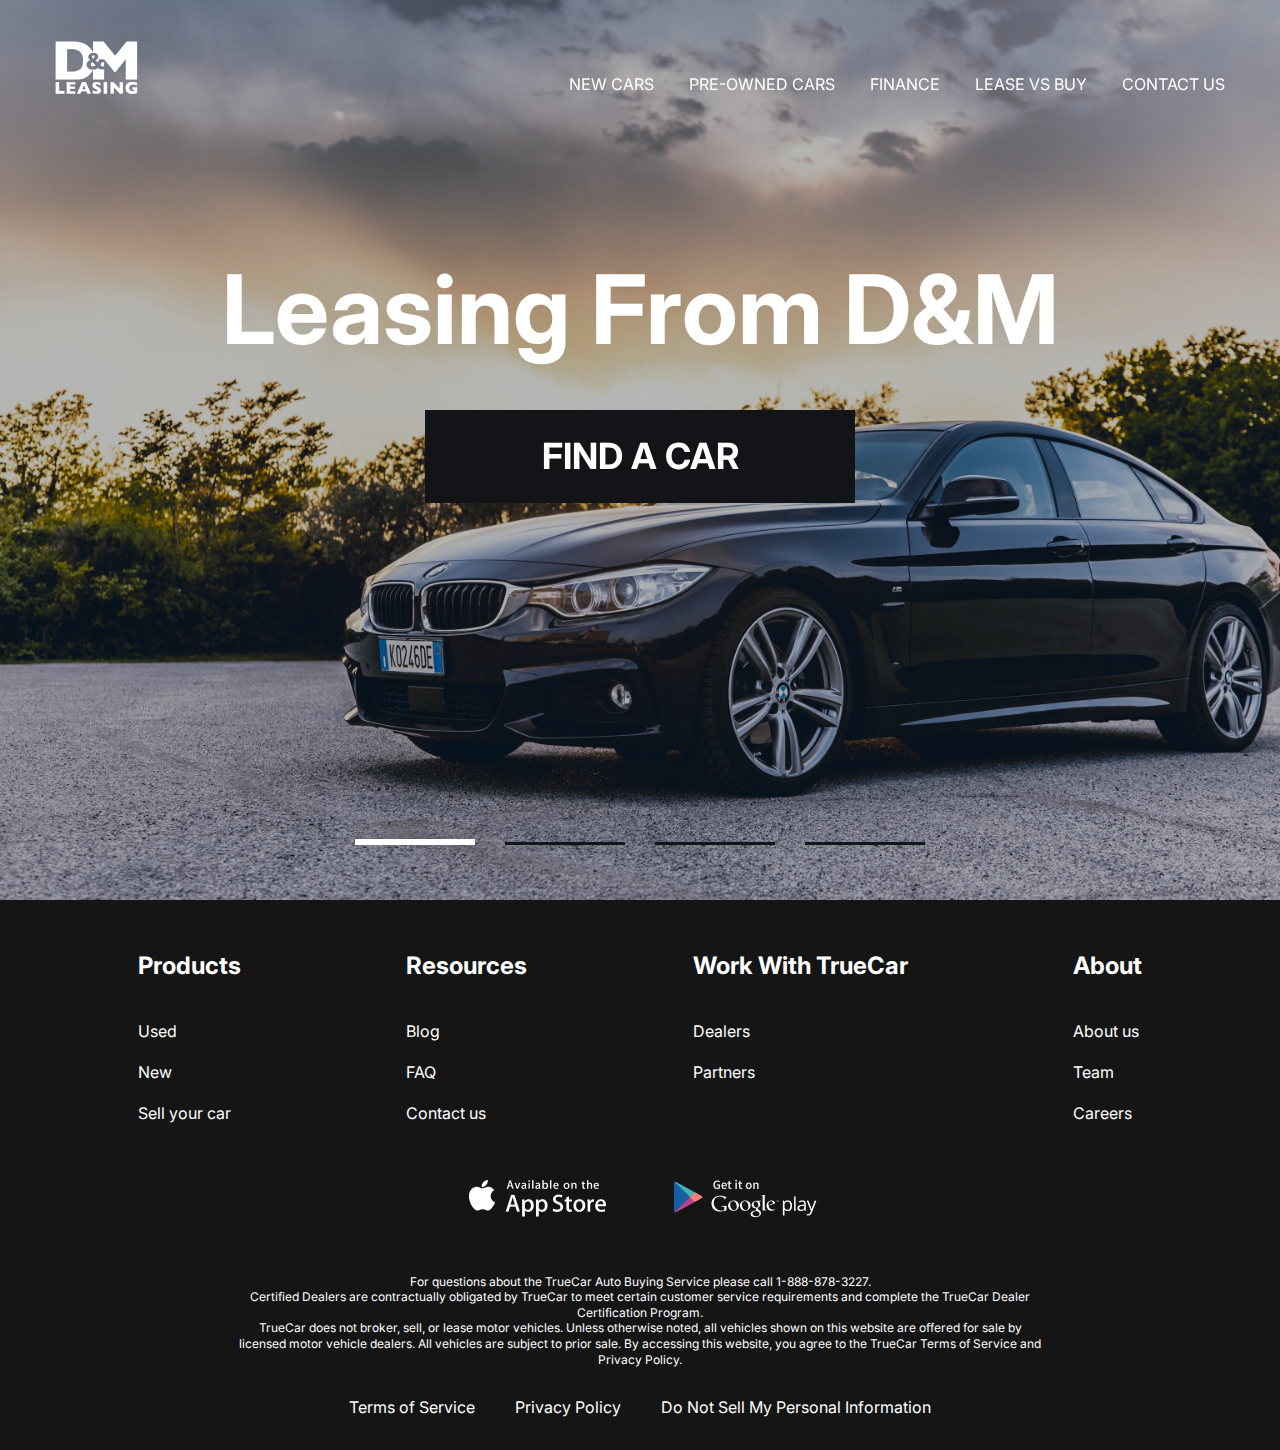
==== index.html @ cc5edca7 "Добавил проект" ====
<!DOCTYPE html>
<html lang="en">

<head>
	<meta charset="UTF-8" />
	<meta http-equiv="X-UA-Compatible" content="IE=edge" />
	<meta name="viewport" content="width=device-width, initial-scale=1.0" />
	<title>CARS</title>
	<link rel="stylesheet" href="https://cdn.jsdelivr.net/npm/swiper@10/swiper-bundle.min.css" />

	
	<link rel="stylesheet" href="./css/main.css" />
</head>

<body>
	<header class="header header-main">
	<div class="container">
		<div class="header__inner">
			<a class="logo"><img src="./../img/icons/logo.png" alt="Logotipe"></a>
			<nav class="menu">
				<ul class="menu__list">
					<li class="menu__list-item"><a href="./new-cars.html" class="menu__list-link">NEW CARS</a></li>
					<li class="menu__list-item"><a href="./contacts.html" class="menu__list-link">PRE-OWNED CARS</a></li>
					<li class="menu__list-item"><a href="#" class="menu__list-link">FINANCE</a></li>
					<li class="menu__list-item"><a href="#" class="menu__list-link">LEASE VS BUY</a></li>
					<li class="menu__list-item"><a href="./index.html" class="menu__list-link">CONTACT US</a></li>
				</ul>
			</nav>
		</div>
	</div>
</header>


	<main class="main">
	<section class="top">
		<div class="container">
			<h1 class="title">Leasing From D&M</h1>
			<a href="#" class="top__link">FIND A CAR</a>
		</div>
	</section>
	<div class="slider">
		<div class="swiper">
			<!-- Additional required wrapper -->
			<div class="swiper-wrapper">
				<!-- Slides -->
				<div class="swiper-slide img__bg" style="background-image: url('./../img/icons/car.png') "></div>
				<div class="swiper-slide img__bg" style="background-image: url('./../img/icons/car4.jpg') "></div>
				<div class="swiper-slide img__bg" style="background-image: url('./../img/icons/car2.jpg') "></div>
				<div class="swiper-slide img__bg" style="background-image: url('./../img/icons/car3.jpg') "></div>
				...
			</div>
			<!-- If we need pagination -->
			<div class="swiper-pagination"></div>

		</div>
	</div>
</main>
	<footer class="footer">
	<div class="container">
		<nav class="footer__menu">
			<ul class="footer__menu-list">
				<li class="footer__menu-item">
					<p class="footer__menu-title">Products</p>
				</li>
				<li class="footer__menu-item">
					<a href="#" class="footer__menu-link">Used</a>
				</li>
				<li class="footer__menu-item">
					<a href="#" class="footer__menu-link">New</a>
				</li>
				<li class="footer__menu-item">
					<a href="#" class="footer__menu-link">Sell your car</a>
				</li>
			</ul>
			<ul class="footer__menu-list">
				<li class="footer__menu-item">
					<p class="footer__menu-title">Resources</p>
				</li>
				<li class="footer__menu-item">
					<a href="#" class="footer__menu-link">Blog</a>
				</li>
				<li class="footer__menu-item">
					<a href="#" class="footer__menu-link">FAQ</a>
				</li>
				<li class="footer__menu-item">
					<a href="#" class="footer__menu-link">Contact us</a>
				</li>
			</ul>
			<ul class="footer__menu-list">
				<li class="footer__menu-item">
					<p class="footer__menu-title">Work With TrueCar</p>
				</li>
				<li class="footer__menu-item">
					<a href="#" class="footer__menu-link">Dealers</a>
				</li>
				<li class="footer__menu-item">
					<a href="#" class="footer__menu-link">Partners</a>
				</li>
				<li class="footer__menu-item">
					<a href="#" class="footer__menu-link"></a>
				</li>
			</ul>
			<ul class="footer__menu-list">
				<li class="footer__menu-item">
					<p class="footer__menu-title">About</p>
				</li>
				<li class="footer__menu-item">
					<a href="#" class="footer__menu-link">About us</a>
				</li>
				<li class="footer__menu-item">
					<a href="#" class="footer__menu-link">Team</a>
				</li>
				<li class="footer__menu-item">
					<a href="#" class="footer__menu-link">Careers</a>
				</li>
			</ul>
		</nav>


		<ul class="app">
			<li class="app__item"><a href="#" class="app__item-link">
					<img src="./../img/social/app-store.png" alt=""></a>
			</li>
			<li class="app__item"><a href="#" class="app__item-link">
					<img src="./../img/social/google-play.png" alt=""></a>
			</li>
		</ul>


		<div class="footer__copy">
			<p class="footer__copy-text">
				For questions about the TrueCar Auto Buying Service please call 1-888-878-3227. <br>
				Certified Dealers are contractually obligated by TrueCar to meet certain customer service requirements and
				complete the TrueCar Dealer Certification Program.
			</p>
			<p class="footer__copy-text">
				TrueCar does not broker, sell, or lease motor vehicles. Unless otherwise noted, all vehicles shown on this
				website are offered for sale by licensed motor vehicle dealers. All vehicles are subject to prior sale. By
				accessing this website, you agree to the TrueCar Terms of Service and Privacy Policy.
			</p>
		</div>


		<nav class="copy__nav">
			<ul class="copy__nav-list">
				<li class="copy__nav-item"><a href="#" class="copy__nav-link">Terms of Service</a></li>
				<li class="copy__nav-item"><a href="#" class="copy__nav-link">Privacy Policy</a></li>
				<li class="copy__nav-item"><a href="#" class="copy__nav-link">Do Not Sell My Personal Information</a></li>
			</ul>
		</nav>
	</div>
</footer>

	<script src="https://cdn.jsdelivr.net/npm/swiper@10/swiper-bundle.min.js"  ></script>
	<script src="./js/index.bundle.js" ></script>
</body>

</html>
---- css/main.css ----
/* Base */
/* Reset and base styles  */
@import url(https://fonts.googleapis.com/css?family=Inter:regular,700);
* {
  padding: 0px;
  margin: 0px;
  border: none;
}

*,
*::before,
*::after {
  box-sizing: border-box;
}

/* Links */
a,
a:link,
a:visited {
  text-decoration: none;
  color: white;
}

a:hover {
  text-decoration: none;
}

/* Common */
aside,
nav,
footer,
header,
section,
main {
  display: block;
}

h1,
h2,
h3,
h4,
h5,
h6,
p {
  font-size: inherit;
  font-weight: inherit;
}

ul,
ul li {
  list-style: none;
}

img {
  vertical-align: top;
}

img,
svg {
  max-width: 100%;
  height: auto;
}

address {
  font-style: normal;
}

/* Form */
input,
textarea,
button,
select {
  font-family: inherit;
  font-size: inherit;
  color: inherit;
  background-color: transparent;
}

input::-ms-clear {
  display: none;
}

button,
input[type=submit] {
  display: inline-block;
  box-shadow: none;
  background-color: transparent;
  background: none;
  cursor: pointer;
}

input:focus,
input:active,
button:focus,
button:active {
  outline: none;
}

button::-moz-focus-inner {
  padding: 0;
  border: 0;
}

label {
  cursor: pointer;
}

legend {
  display: block;
}

html {
  scroll-behavior: smooth;
}

body {
  color: #FFFFFF;
  font-family: "Inter", sans-serif;
  font-size: 16px;
  line-height: 1.3;
}

.hide {
  display: none !important;
}

.show {
  display: block;
}

.visually-hidden {
  position: absolute;
  width: 1px;
  height: 1px;
  margin: -1px;
  border: 0;
  padding: 0;
  white-space: nowrap;
  clip-path: inset(100%);
  clip: rect(0 0 0 0);
  overflow: hidden;
}

.no-scroll {
  overflow-y: hidden;
}

.img__bg {
  background-repeat: no-repeat;
  background-size: cover;
  background-position: center center;
  height: 100vh;
}

.container {
  padding: 0 15px;
  max-width: 1200px;
  margin: 0 auto;
}

.container-right {
  /* overflow-x: hidden; */
  padding-left: calc(100% - 1200px)/215px;
}
@media (max-width: 1199px) {
  .container-right {
    padding-left: 15px;
  }
}

.container-left {
  /* overflow-x: hidden; */
  padding-right: calc(100% - 1200px)/215px;
}
@media (max-width: 1199px) {
  .container-left {
    padding-right: 15px;
  }
}

html,
body {
  min-height: 100vh;
  display: flex;
  flex-direction: column;
}

.footer {
  margin-top: auto;
}

/* Blocks */
.footer {
  padding: 50px 0 32px;
  background-color: #151515;
}
.footer__menu {
  display: flex;
  justify-content: space-around;
}
.footer__menu-list {
  max-width: 250px;
}
.footer__menu-item + .footer__menu-item {
  padding-top: 20px;
}
.footer__menu-title {
  font-size: 24px;
  font-weight: 700;
  padding-bottom: 20px;
}
.footer__menu-link {
  font-size: 16px;
}
.footer .app {
  display: flex;
  justify-content: center;
  gap: 39px;
  margin: 48px 0 52px;
}
.footer__copy {
  max-width: 806px;
  margin: 0 auto 30px;
  text-align: center;
}
.footer__copy-text {
  font-size: 12px;
}
.footer .copy__nav-list {
  display: flex;
  justify-content: center;
  gap: 40px;
}

.header {
  background-color: #151515;
}
.header__inner {
  display: flex;
  justify-content: space-between;
  align-items: flex-end;
  padding: 40px 0 45px 0;
}

.header-main {
  background-color: transparent;
  position: absolute;
  z-index: 5;
  left: 0;
  right: 0;
}

.menu__list {
  display: flex;
  gap: 35px;
}
.menu__list-link {
  color: #FFFFFF;
}

.logo {
  font-size: 32px;
}

.main {
  flex-grow: 1;
  background-color: #ccc;
}

.top {
  text-align: center;
  padding: 247px 0 38px;
  position: absolute;
  z-index: 5;
  left: 0;
  right: 0;
}
.top__link {
  font-size: 36px;
  font-weight: 700;
  background-color: #131418;
  padding: 23px;
  max-width: 430px;
  display: inline-block;
  text-transform: uppercase;
  width: 100%;
}

.title {
  padding-bottom: 38px;
  font-size: 96px;
  font-weight: 700;
}

.swiper-pagination {
  bottom: 50px !important;
}

.swiper-pagination-bullet {
  width: 120px;
  height: 3px;
  background-color: #151515;
  border-radius: 0;
  opacity: 1;
  margin: 0 15px !important;
}

.swiper-pagination-bullet-active {
  height: 6px;
  background-color: #FFFFFF;
}

.mobile-nav {
  position: fixed;
  top: -100%;
  width: 100%;
  height: 100%;
  z-index: 99;
  display: flex;
  flex-direction: column;
  align-items: center;
  justify-content: center;
  padding-top: 40px;
  padding-bottom: 40px;
  background: rgb(130, 156, 168);
  transition: all 0.2s ease-in;
}

.mobile-nav--open {
  top: 0;
}

.mobile-nav a {
  color: #fff;
}

.mobile-nav__list {
  display: flex;
  flex-direction: column;
  align-items: center;
  row-gap: 20px;
  font-size: 28px;
}
.mobile-nav__list .active {
  opacity: 0.5;
}

/* Nav Icon */
.mobile-nav-btn {
  --time: 0.1s;
  --width: 40px;
  --height: 30px;
  --line-height: 4px;
  --spacing: 6px;
  --color: #000;
  --radius: 4px;
  /* Fixed height and width */
  /* height: var(--height); */
  /* width: var(--width); */
  /* Dynamic height and width */
  height: calc(var(--line-height) * 3 + var(--spacing) * 2);
  width: var(--width);
  display: flex;
  justify-content: center;
  align-items: center;
}

.nav-icon {
  position: relative;
  width: var(--width);
  height: var(--line-height);
  background-color: var(--color);
  border-radius: var(--radius);
}

.nav-icon::before,
.nav-icon::after {
  content: "";
  display: block;
  position: absolute;
  left: 0;
  width: var(--width);
  height: var(--line-height);
  border-radius: var(--radius);
  background-color: var(--color);
  transition: transform var(--time) ease-in, top var(--time) linear var(--time);
}

.nav-icon::before {
  /* top: calc(var(--line-height) * -2); */
  top: calc(-1 * (var(--line-height) + var(--spacing)));
}

.nav-icon::after {
  /* top: calc(var(--line-height) * 2); */
  top: calc(var(--line-height) + var(--spacing));
}

.nav-icon.nav-icon--active {
  background-color: transparent;
}

.nav-icon.nav-icon--active::before,
.nav-icon.nav-icon--active::after {
  top: 0;
  transition: top var(--time) linear, transform var(--time) ease-in var(--time);
}

.nav-icon.nav-icon--active::before {
  transform: rotate(45deg);
}

.nav-icon.nav-icon--active::after {
  transform: rotate(-45deg);
}

/* Layout */
.mobile-nav-btn {
  z-index: 999;
}

@media (min-width: 767.98px) {
  .mobile-nav-btn {
    display: none;
  }
}
/*# sourceMappingURL=[data-uri] */
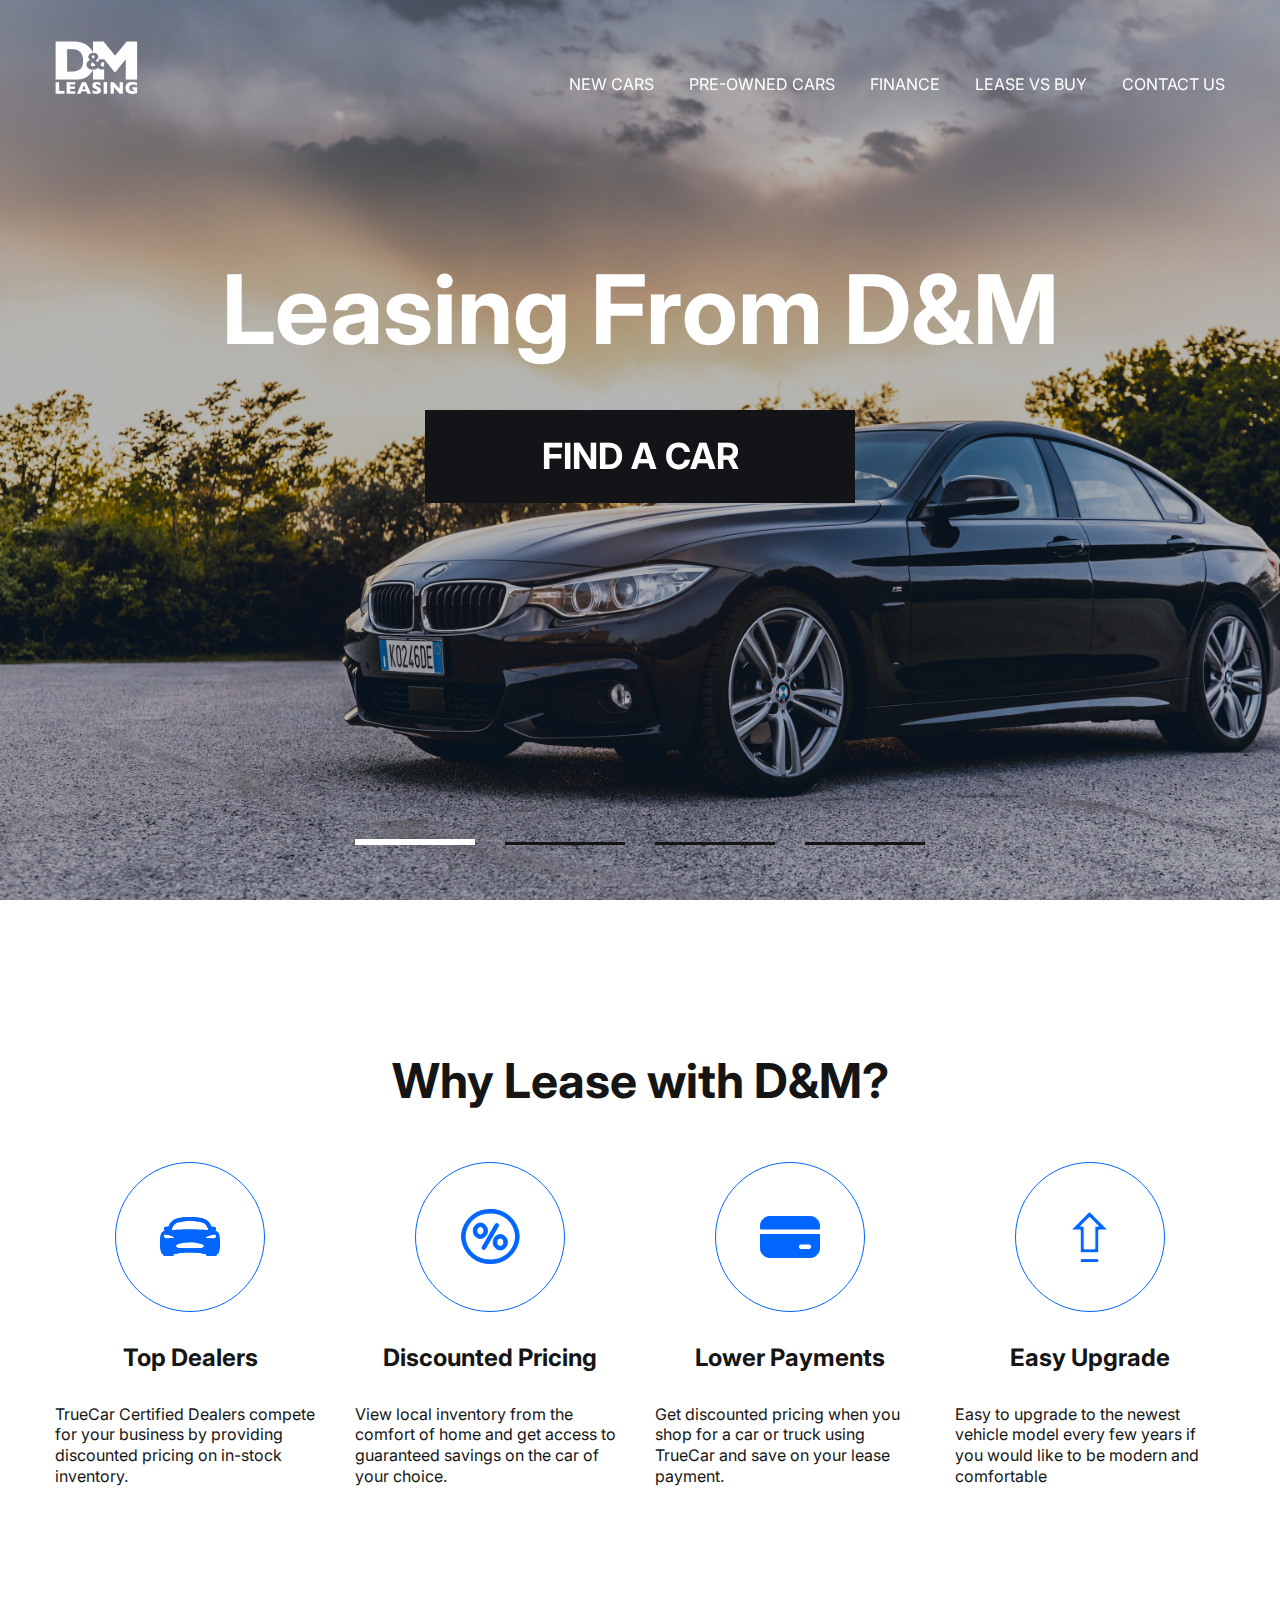
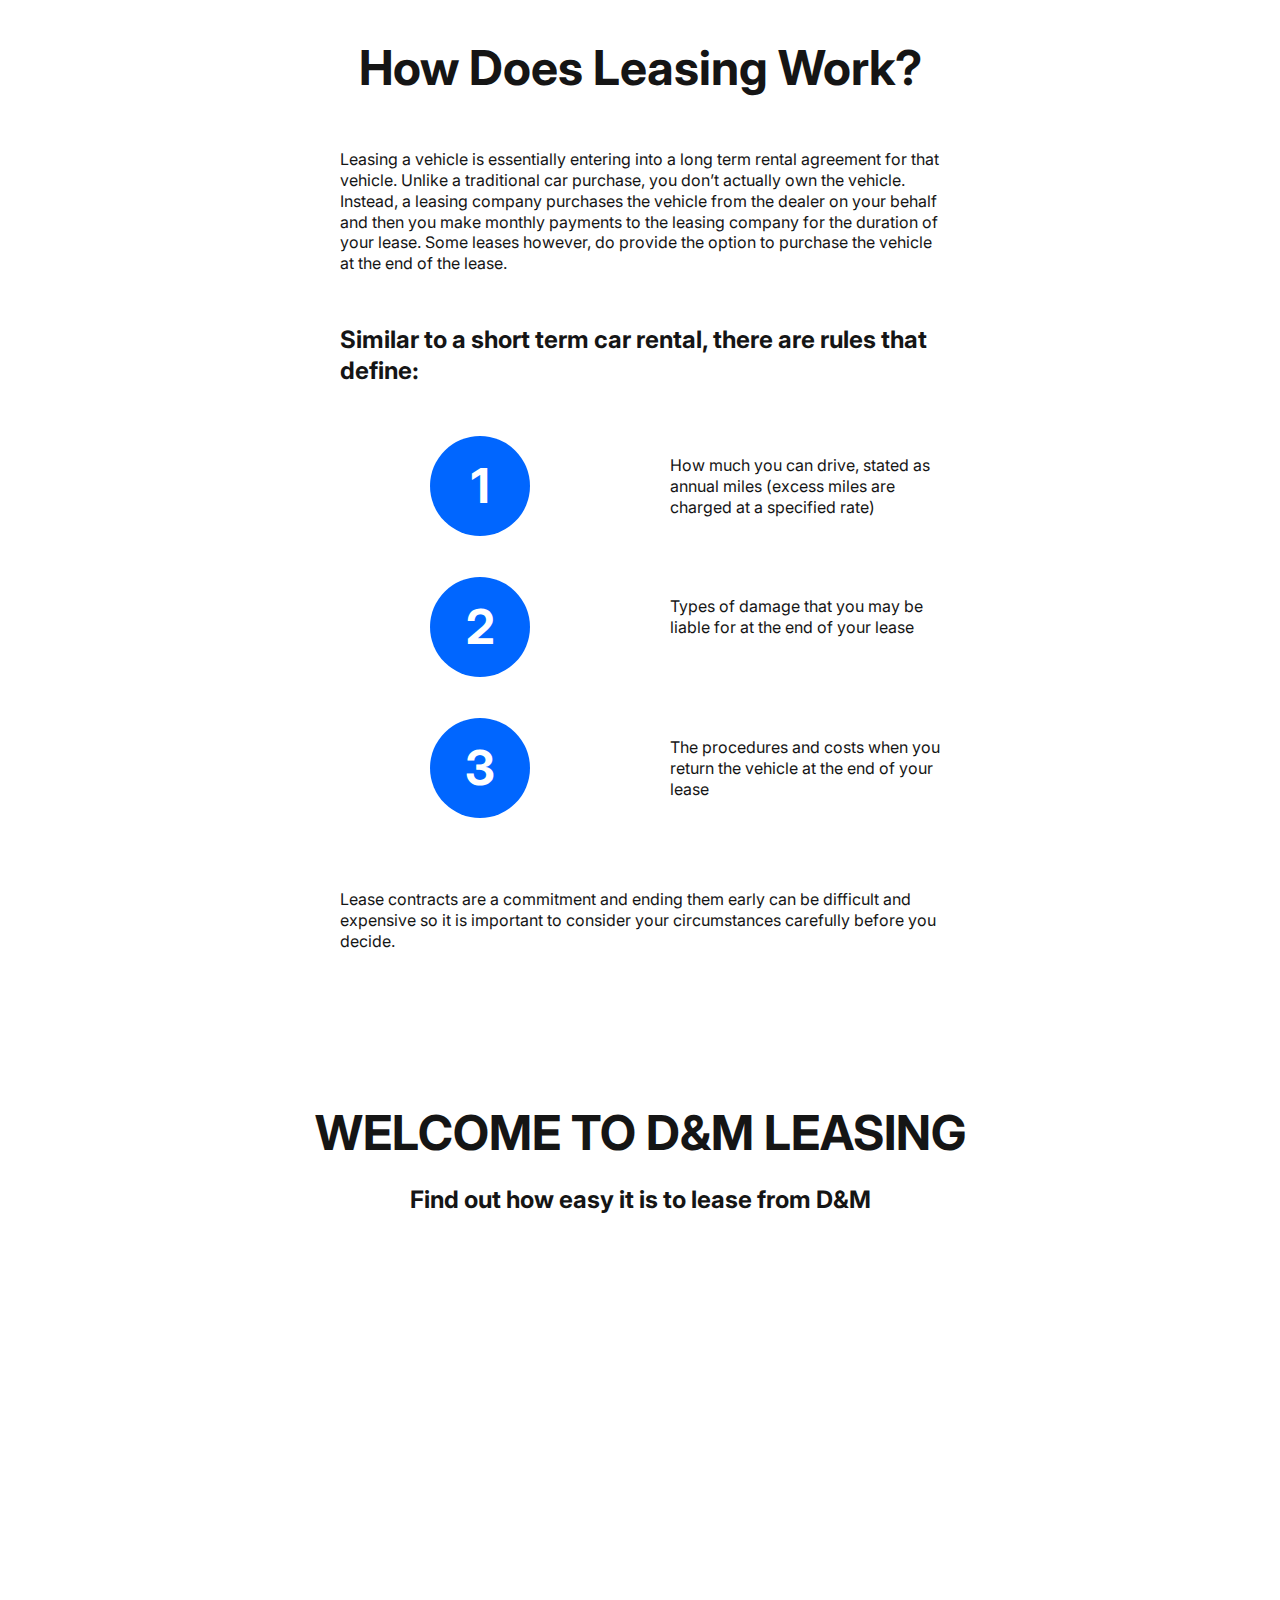
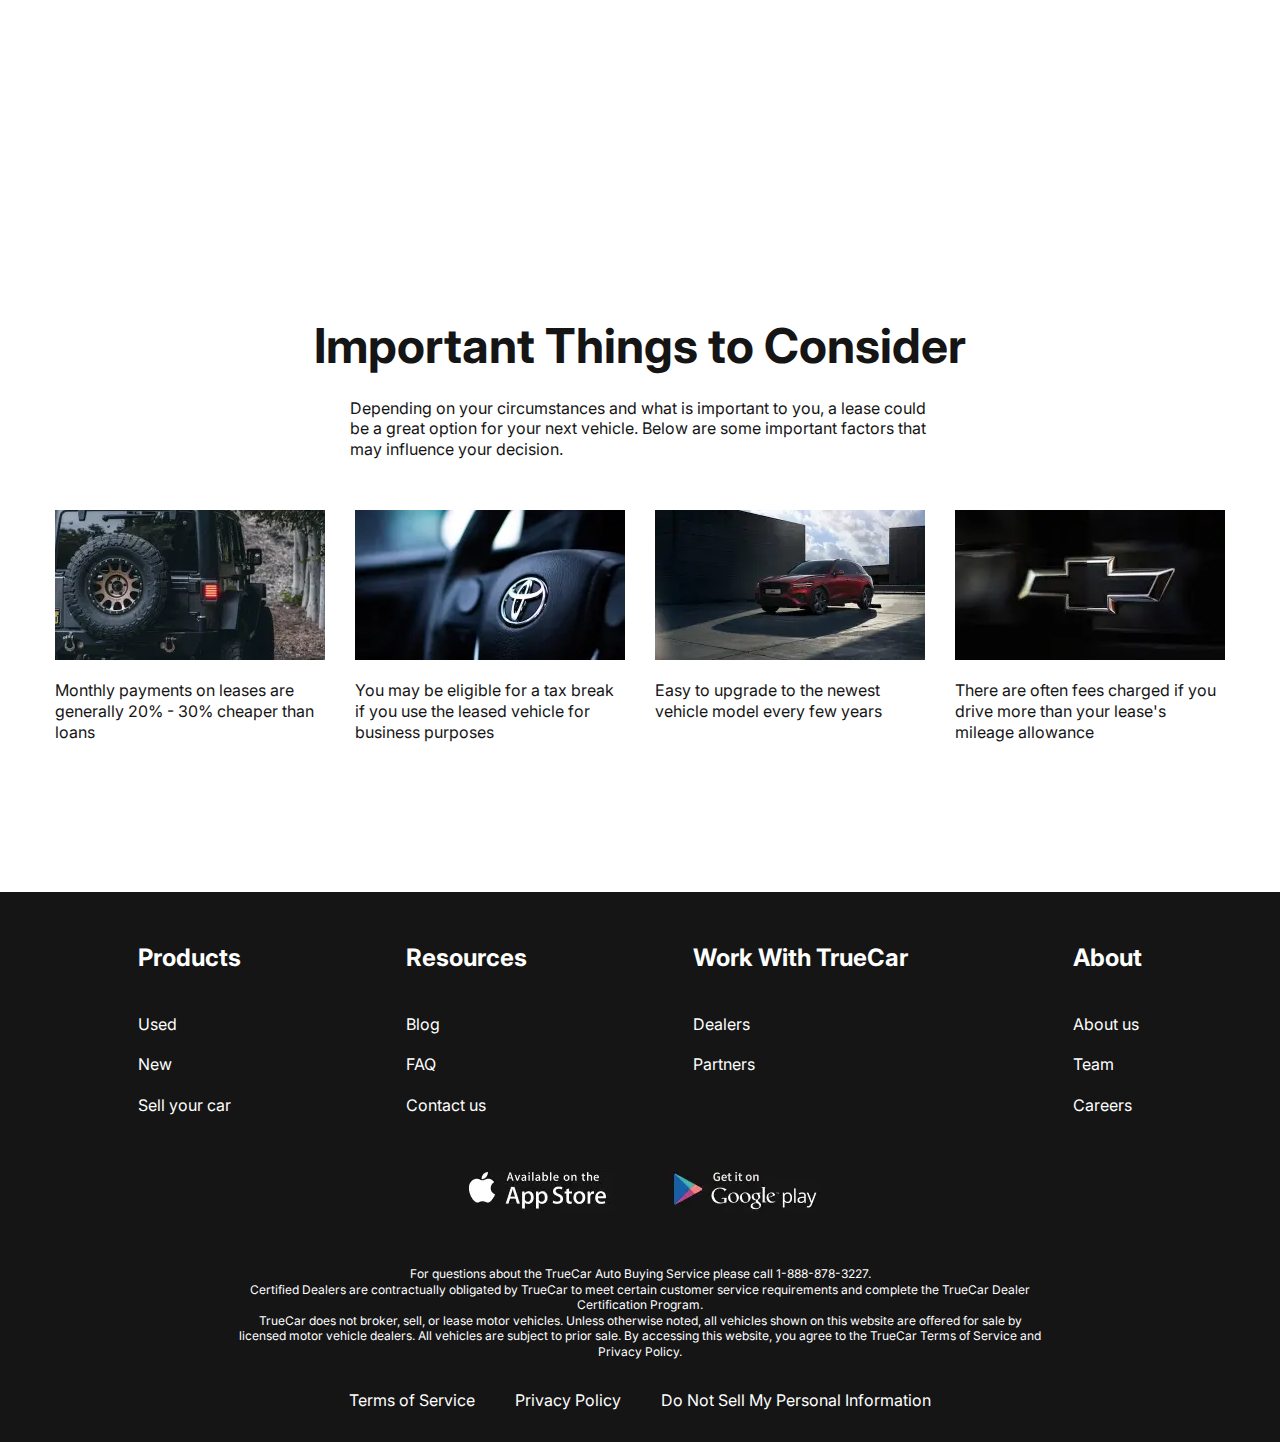
==== commit 7a715033: "Debug problem" ====
--- a/index.html
+++ b/index.html
@@ -1,158 +1 @@
-<!DOCTYPE html>
-<html lang="en">
-
-<head>
-	<meta charset="UTF-8" />
-	<meta http-equiv="X-UA-Compatible" content="IE=edge" />
-	<meta name="viewport" content="width=device-width, initial-scale=1.0" />
-	<title>CARS</title>
-	<link rel="stylesheet" href="https://cdn.jsdelivr.net/npm/swiper@10/swiper-bundle.min.css" />
-
-	
-	<link rel="stylesheet" href="./css/main.css" />
-</head>
-
-<body>
-	<header class="header header-main">
-	<div class="container">
-		<div class="header__inner">
-			<a class="logo"><img src="./../img/icons/logo.png" alt="Logotipe"></a>
-			<nav class="menu">
-				<ul class="menu__list">
-					<li class="menu__list-item"><a href="./new-cars.html" class="menu__list-link">NEW CARS</a></li>
-					<li class="menu__list-item"><a href="./contacts.html" class="menu__list-link">PRE-OWNED CARS</a></li>
-					<li class="menu__list-item"><a href="#" class="menu__list-link">FINANCE</a></li>
-					<li class="menu__list-item"><a href="#" class="menu__list-link">LEASE VS BUY</a></li>
-					<li class="menu__list-item"><a href="./index.html" class="menu__list-link">CONTACT US</a></li>
-				</ul>
-			</nav>
-		</div>
-	</div>
-</header>
-
-
-	<main class="main">
-	<section class="top">
-		<div class="container">
-			<h1 class="title">Leasing From D&M</h1>
-			<a href="#" class="top__link">FIND A CAR</a>
-		</div>
-	</section>
-	<div class="slider">
-		<div class="swiper">
-			<!-- Additional required wrapper -->
-			<div class="swiper-wrapper">
-				<!-- Slides -->
-				<div class="swiper-slide img__bg" style="background-image: url('./../img/icons/car.png') "></div>
-				<div class="swiper-slide img__bg" style="background-image: url('./../img/icons/car4.jpg') "></div>
-				<div class="swiper-slide img__bg" style="background-image: url('./../img/icons/car2.jpg') "></div>
-				<div class="swiper-slide img__bg" style="background-image: url('./../img/icons/car3.jpg') "></div>
-				...
-			</div>
-			<!-- If we need pagination -->
-			<div class="swiper-pagination"></div>
-
-		</div>
-	</div>
-</main>
-	<footer class="footer">
-	<div class="container">
-		<nav class="footer__menu">
-			<ul class="footer__menu-list">
-				<li class="footer__menu-item">
-					<p class="footer__menu-title">Products</p>
-				</li>
-				<li class="footer__menu-item">
-					<a href="#" class="footer__menu-link">Used</a>
-				</li>
-				<li class="footer__menu-item">
-					<a href="#" class="footer__menu-link">New</a>
-				</li>
-				<li class="footer__menu-item">
-					<a href="#" class="footer__menu-link">Sell your car</a>
-				</li>
-			</ul>
-			<ul class="footer__menu-list">
-				<li class="footer__menu-item">
-					<p class="footer__menu-title">Resources</p>
-				</li>
-				<li class="footer__menu-item">
-					<a href="#" class="footer__menu-link">Blog</a>
-				</li>
-				<li class="footer__menu-item">
-					<a href="#" class="footer__menu-link">FAQ</a>
-				</li>
-				<li class="footer__menu-item">
-					<a href="#" class="footer__menu-link">Contact us</a>
-				</li>
-			</ul>
-			<ul class="footer__menu-list">
-				<li class="footer__menu-item">
-					<p class="footer__menu-title">Work With TrueCar</p>
-				</li>
-				<li class="footer__menu-item">
-					<a href="#" class="footer__menu-link">Dealers</a>
-				</li>
-				<li class="footer__menu-item">
-					<a href="#" class="footer__menu-link">Partners</a>
-				</li>
-				<li class="footer__menu-item">
-					<a href="#" class="footer__menu-link"></a>
-				</li>
-			</ul>
-			<ul class="footer__menu-list">
-				<li class="footer__menu-item">
-					<p class="footer__menu-title">About</p>
-				</li>
-				<li class="footer__menu-item">
-					<a href="#" class="footer__menu-link">About us</a>
-				</li>
-				<li class="footer__menu-item">
-					<a href="#" class="footer__menu-link">Team</a>
-				</li>
-				<li class="footer__menu-item">
-					<a href="#" class="footer__menu-link">Careers</a>
-				</li>
-			</ul>
-		</nav>
-
-
-		<ul class="app">
-			<li class="app__item"><a href="#" class="app__item-link">
-					<img src="./../img/social/app-store.png" alt=""></a>
-			</li>
-			<li class="app__item"><a href="#" class="app__item-link">
-					<img src="./../img/social/google-play.png" alt=""></a>
-			</li>
-		</ul>
-
-
-		<div class="footer__copy">
-			<p class="footer__copy-text">
-				For questions about the TrueCar Auto Buying Service please call 1-888-878-3227. <br>
-				Certified Dealers are contractually obligated by TrueCar to meet certain customer service requirements and
-				complete the TrueCar Dealer Certification Program.
-			</p>
-			<p class="footer__copy-text">
-				TrueCar does not broker, sell, or lease motor vehicles. Unless otherwise noted, all vehicles shown on this
-				website are offered for sale by licensed motor vehicle dealers. All vehicles are subject to prior sale. By
-				accessing this website, you agree to the TrueCar Terms of Service and Privacy Policy.
-			</p>
-		</div>
-
-
-		<nav class="copy__nav">
-			<ul class="copy__nav-list">
-				<li class="copy__nav-item"><a href="#" class="copy__nav-link">Terms of Service</a></li>
-				<li class="copy__nav-item"><a href="#" class="copy__nav-link">Privacy Policy</a></li>
-				<li class="copy__nav-item"><a href="#" class="copy__nav-link">Do Not Sell My Personal Information</a></li>
-			</ul>
-		</nav>
-	</div>
-</footer>
-
-	<script src="https://cdn.jsdelivr.net/npm/swiper@10/swiper-bundle.min.js"  ></script>
-	<script src="./js/index.bundle.js" ></script>
-</body>
-
-</html>+<!DOCTYPE html><html lang="en"><head><meta charset="UTF-8"/><meta http-equiv="X-UA-Compatible" content="IE=edge"/><meta name="viewport" content="width=device-width, initial-scale=1.0"/><title>CARS</title><link rel="stylesheet" href="https://cdn.jsdelivr.net/npm/swiper@10/swiper-bundle.min.css"/><link rel="stylesheet" href="./css/common.css"/><link rel="stylesheet" href="./css/main.css"/></head><body><header class="header header-main"><div class="container"><div class="header__inner"><a class="logo" href="./index.html"><picture><source srcset="./img/icons/logo.webp" type="image/webp"><img src="./img/icons/logo.png" alt="Logotipe"></picture></a><nav class="menu"><ul class="menu__list"><li class="menu__list-item"><a href="./new-cars.html" class="menu__list-link">NEW CARS</a></li><li class="menu__list-item"><a href="#" class="menu__list-link">PRE-OWNED CARS</a></li><li class="menu__list-item"><a href="#" class="menu__list-link">FINANCE</a></li><li class="menu__list-item"><a href="#" class="menu__list-link">LEASE VS BUY</a></li><li class="menu__list-item"><a href="./contacts.html" class="menu__list-link">CONTACT US</a></li></ul></nav></div></div></header><main class="main"><section class="top"><div class="container"><h1 class="title">Leasing From D&M</h1> <a href="#" class="top__link">FIND A CAR</a></div></section><div class="slider"><div class="swiper"><div class="swiper-wrapper"><div class="swiper-slide img__bg" style="background-image: url('./img/icons/car.png') "></div><div class="swiper-slide img__bg" style="background-image: url('./img/icons/car4.jpg') "></div><div class="swiper-slide img__bg" style="background-image: url('./img/icons/car2.jpg') "></div><div class="swiper-slide img__bg" style="background-image: url('./img/icons/car3.jpg') "></div> ...</div><div class="swiper-pagination"></div></div></div><section class="why-lease"><div class="container"><h2 class="section-title"> Why Lease with D&M?</h2><ul class="why-lease__list"><li class="why-lease__item"><picture><source srcset="./img/icons/dealers.svg" type="image/webp"><img src="./img/icons/dealers.svg" alt="img" class="li why-lease__item-img"></picture><h3 class=" why-lease__item-title"> Top Dealers</h3><p class=" why-lease__item-text"> TrueCar Certified Dealers compete for your business by providing discounted pricing on in-stock inventory.</p></li><li class="why-lease__item"><picture><source srcset="./img/icons/discount.svg" type="image/webp"><img src="./img/icons/discount.svg" alt="img" class="li why-lease__item-img"></picture><h3 class=" why-lease__item-title"> Discounted Pricing</h3><p class=" why-lease__item-text"> View local inventory from the comfort of home and get access to guaranteed savings on the car of your choice.</p></li><li class="why-lease__item"><picture><source srcset="./img/icons/payment.svg" type="image/webp"><img src="./img/icons/payment.svg" alt="img" class="li why-lease__item-img"></picture><h3 class=" why-lease__item-title"> Lower Payments</h3><p class=" why-lease__item-text"> Get discounted pricing when you shop for a car or truck using TrueCar and save on your lease payment.</p></li><li class="why-lease__item"><picture><source srcset="./img/icons/update.svg" type="image/webp"><img src="./img/icons/update.svg" alt="imb" class="li why-lease__item-img"></picture><h3 class=" why-lease__item-title"> Easy Upgrade</h3><p class=" why-lease__item-text"> Easy to upgrade to the newest vehicle model every few years if you would like to be modern and comfortable</p></li></ul></div></section><section class="how-does"><div class="container"><div class="how-does__inner"><h2 class="section-title"> How Does Leasing Work?</h2><p class=" how-does-text"> Leasing a vehicle is essentially entering into a long term rental agreement for that vehicle. Unlike a traditional car purchase, you don’t actually own the vehicle. Instead, a leasing company purchases the vehicle from the dealer on your behalf and then you make monthly payments to the leasing company for the duration of your lease. Some leases however, do provide the option to purchase the vehicle at the end of the lease.</p><h4 class="how-does-title"> Similar to a short term car rental, there are rules that define:</h4><ol class="how-does-list"><li class="how-does-item"> How much you can drive, stated as annual miles (excess miles are charged at a specified rate)</li><li class="how-does-item"> Types of damage that you may be liable for at the end of your lease</li><li class="how-does-item"> The procedures and costs when you return the vehicle at the end of your lease</li></ol><p class=" how-does-text"> Lease contracts are a commitment and ending them early can be difficult and expensive so it is important to consider your circumstances carefully before you decide.</p></div></div></section><section class="video"><div class="container"><h2 class="section-title video__title"> WELCOME TO D&M LEASING</h2><p class="video__text"> Find out how easy it is to lease from D&M</p><iframe class="video__video" width="1000" height="500" src="https://www.youtube.com/embed/zwB3nrWU3gA" title="YouTube video player" frameborder="0" allow="accelerometer; autoplay; clipboard-write; encrypted-media; gyroscope; picture-in-picture; web-share" allowfullscreen></iframe></div></section><section class="important"><div class="container"><h2 class="section-title important__title"> Important Things to Consider</h2><p class="important__text"> Depending on your circumstances and what is important to you, a lease could be a great option for your next vehicle. Below are some important factors that may influence your decision.</p><ul class="important__list"><li class="important__item"><picture><source srcset="./img/icons/imp1.webp" type="image/webp"><img src="./img/icons/imp1.jpg" alt="" class="important__item-img"></picture><p class="important__item-text"> Monthly payments on leases are generally 20% - 30% cheaper than loans</p></li><li class="important__item"><picture><source srcset="./img/icons/imp2.webp" type="image/webp"><img src="./img/icons/imp2.jpg" alt="" class="important__item-img"></picture><p class="important__item-text"> You may be eligible for a tax break if you use the leased vehicle for business purposes</p></li><li class="important__item"><picture><source srcset="./img/icons/imp3.webp" type="image/webp"><img src="./img/icons/imp3.jpg" alt="" class="important__item-img"></picture><p class="important__item-text"> Easy to upgrade to the newest vehicle model every few years</p></li><li class="important__item"><picture><source srcset="./img/icons/imp4.webp" type="image/webp"><img src="./img/icons/imp4.jpg" alt="" class="important__item-img"></picture><p class="important__item-text"> There are often fees charged if you drive more than your lease's mileage allowance</p></li></ul></div></section></main><footer class="footer"><div class="container"><nav class="footer__menu"><ul class="footer__menu-list"><li class="footer__menu-item"><p class="footer__menu-title">Products</p></li><li class="footer__menu-item"> <a href="#" class="footer__menu-link">Used</a></li><li class="footer__menu-item"> <a href="#" class="footer__menu-link">New</a></li><li class="footer__menu-item"> <a href="#" class="footer__menu-link">Sell your car</a></li></ul><ul class="footer__menu-list"><li class="footer__menu-item"><p class="footer__menu-title">Resources</p></li><li class="footer__menu-item"> <a href="#" class="footer__menu-link">Blog</a></li><li class="footer__menu-item"> <a href="#" class="footer__menu-link">FAQ</a></li><li class="footer__menu-item"> <a href="#" class="footer__menu-link">Contact us</a></li></ul><ul class="footer__menu-list"><li class="footer__menu-item"><p class="footer__menu-title">Work With TrueCar</p></li><li class="footer__menu-item"> <a href="#" class="footer__menu-link">Dealers</a></li><li class="footer__menu-item"> <a href="#" class="footer__menu-link">Partners</a></li><li class="footer__menu-item"><a href="#" class="footer__menu-link"></a></li></ul><ul class="footer__menu-list"><li class="footer__menu-item"><p class="footer__menu-title">About</p></li><li class="footer__menu-item"> <a href="#" class="footer__menu-link">About us</a></li><li class="footer__menu-item"> <a href="#" class="footer__menu-link">Team</a></li><li class="footer__menu-item"> <a href="#" class="footer__menu-link">Careers</a></li></ul></nav><ul class="app"><li class="app__item"><a href="#" class="app__item-link"><picture><source srcset="./img/social/app-store.webp" type="image/webp"><img src="./img/social/app-store.png" alt=""></picture></a></li><li class="app__item"><a href="#" class="app__item-link"><picture><source srcset="./img/social/google-play.webp" type="image/webp"><img src="./img/social/google-play.png" alt=""></picture></a></li></ul><div class="footer__copy"><p class="footer__copy-text"> For questions about the TrueCar Auto Buying Service please call 1-888-878-3227.<br> Certified Dealers are contractually obligated by TrueCar to meet certain customer service requirements and complete the TrueCar Dealer Certification Program.</p><p class="footer__copy-text"> TrueCar does not broker, sell, or lease motor vehicles. Unless otherwise noted, all vehicles shown on this website are offered for sale by licensed motor vehicle dealers. All vehicles are subject to prior sale. By accessing this website, you agree to the TrueCar Terms of Service and Privacy Policy.</p></div><nav class="copy__nav"><ul class="copy__nav-list"><li class="copy__nav-item"><a href="#" class="copy__nav-link">Terms of Service</a></li><li class="copy__nav-item"><a href="#" class="copy__nav-link">Privacy Policy</a></li><li class="copy__nav-item"><a href="#" class="copy__nav-link">Do Not Sell My Personal Information</a></li></ul></nav></div></footer><script src="https://cdn.jsdelivr.net/npm/swiper@10/swiper-bundle.min.js"></script><script src="./js/index.bundle.js"></script></body></html>--- a/css/common.css
+++ b/css/common.css
@@ -0,0 +1,2 @@
+@import url(https://fonts.googleapis.com/css?family=Inter:regular,700);*{padding:0;margin:0;border:0}*,::after,::before{box-sizing:border-box}a,a:hover,a:link,a:visited{text-decoration:none}aside,footer,header,legend,main,nav,section{display:block}h1,h2,h3,h4,h5,h6,p{font-size:inherit;font-weight:inherit}ul,ul li{list-style:none}img{vertical-align:top}img,svg{max-width:100%;height:auto}address{font-style:normal}input,select,textarea{background-color:transparent}button,input,select,textarea{font-family:inherit;font-size:inherit;color:inherit}input::-ms-clear{display:none}button,input[type=submit]{display:inline-block;box-shadow:none;background-color:transparent;background:0 0;cursor:pointer}button:active,button:focus,input:active,input:focus{outline:0}button::-moz-focus-inner{padding:0;border:0}label{cursor:pointer}html{scroll-behavior:smooth}body{color:#151515;font-family:"Inter",sans-serif;font-size:16px;line-height:1.3}.hide{display:none!important}.show{display:block}.visually-hidden{position:absolute;width:1px;height:1px;margin:-1px;border:0;padding:0;white-space:nowrap;clip-path:inset(100%);clip:rect(0 0 0 0);overflow:hidden}.no-scroll{overflow-y:hidden}.img__bg{background-repeat:no-repeat;background-size:cover;background-position:center center;height:100vh}.container{padding:0 15px;max-width:1200px;margin:0 auto}.container-right{padding-left:calc(100% - 1200px)/215px}@media (max-width:1199px){.container-right{padding-left:15px}}.container-left{padding-right:calc(100% - 1200px)/215px}@media (max-width:1199px){.container-left{padding-right:15px}}body,html{min-height:100vh;display:flex;flex-direction:column}.footer{margin-top:auto}.header{background-color:#151515}.header__inner{display:flex;justify-content:space-between;align-items:flex-end;padding:40px 0 45px}.header-main{background-color:transparent;position:absolute;z-index:10;left:0;right:0}.header .menu__list{display:flex;gap:35px}.header .menu__list-link{color:#fff}.header .menu__list-link-active{color:#06f}.section-title{text-align:center;color:#151515;font-size:48px;margin-bottom:50px;font-weight:700}.showmore__link{text-transform:uppercase;background-color:#151515;display:block;padding:13px 61px;width:225px;margin:0 auto;text-align:center;color:#fff}.blog{padding-bottom:150px}.blog__items{display:flex;gap:40px;margin-bottom:70px}.blog__item{display:flex;justify-content:space-between;flex-wrap:wrap}.blog__item-img{margin-bottom:30px;display:inline-block}.blog__item-title{font-size:24px;font-weight:700;color:#151515;flex-basis:446px}.blog__item-link{background-color:#06f;padding:4px 10px;color:#fff}.footer{padding:50px 0 32px;background-color:#151515}.footer__menu{display:flex;justify-content:space-around}.footer__menu-list{max-width:250px}.footer__menu-item+.footer__menu-item{padding-top:20px}.footer__menu-title{font-size:24px;font-weight:700;padding-bottom:20px;color:#fff}.footer__menu-link{font-size:16px;color:#fff}.footer .app{display:flex;justify-content:center;gap:39px;margin:48px 0 52px}.footer__copy{max-width:806px;margin:0 auto 30px;text-align:center}.footer__copy-text{font-size:12px;color:#fff}.footer .copy__nav-list{display:flex;justify-content:center;gap:40px}.footer .copy__nav-link{color:#fff}
+/*# sourceMappingURL=[data-uri] */
--- a/css/main.css
+++ b/css/main.css
@@ -1,427 +1,2 @@
-/* Base */
-/* Reset and base styles  */
-@import url(https://fonts.googleapis.com/css?family=Inter:regular,700);
-* {
-  padding: 0px;
-  margin: 0px;
-  border: none;
-}
-
-*,
-*::before,
-*::after {
-  box-sizing: border-box;
-}
-
-/* Links */
-a,
-a:link,
-a:visited {
-  text-decoration: none;
-  color: white;
-}
-
-a:hover {
-  text-decoration: none;
-}
-
-/* Common */
-aside,
-nav,
-footer,
-header,
-section,
-main {
-  display: block;
-}
-
-h1,
-h2,
-h3,
-h4,
-h5,
-h6,
-p {
-  font-size: inherit;
-  font-weight: inherit;
-}
-
-ul,
-ul li {
-  list-style: none;
-}
-
-img {
-  vertical-align: top;
-}
-
-img,
-svg {
-  max-width: 100%;
-  height: auto;
-}
-
-address {
-  font-style: normal;
-}
-
-/* Form */
-input,
-textarea,
-button,
-select {
-  font-family: inherit;
-  font-size: inherit;
-  color: inherit;
-  background-color: transparent;
-}
-
-input::-ms-clear {
-  display: none;
-}
-
-button,
-input[type=submit] {
-  display: inline-block;
-  box-shadow: none;
-  background-color: transparent;
-  background: none;
-  cursor: pointer;
-}
-
-input:focus,
-input:active,
-button:focus,
-button:active {
-  outline: none;
-}
-
-button::-moz-focus-inner {
-  padding: 0;
-  border: 0;
-}
-
-label {
-  cursor: pointer;
-}
-
-legend {
-  display: block;
-}
-
-html {
-  scroll-behavior: smooth;
-}
-
-body {
-  color: #FFFFFF;
-  font-family: "Inter", sans-serif;
-  font-size: 16px;
-  line-height: 1.3;
-}
-
-.hide {
-  display: none !important;
-}
-
-.show {
-  display: block;
-}
-
-.visually-hidden {
-  position: absolute;
-  width: 1px;
-  height: 1px;
-  margin: -1px;
-  border: 0;
-  padding: 0;
-  white-space: nowrap;
-  clip-path: inset(100%);
-  clip: rect(0 0 0 0);
-  overflow: hidden;
-}
-
-.no-scroll {
-  overflow-y: hidden;
-}
-
-.img__bg {
-  background-repeat: no-repeat;
-  background-size: cover;
-  background-position: center center;
-  height: 100vh;
-}
-
-.container {
-  padding: 0 15px;
-  max-width: 1200px;
-  margin: 0 auto;
-}
-
-.container-right {
-  /* overflow-x: hidden; */
-  padding-left: calc(100% - 1200px)/215px;
-}
-@media (max-width: 1199px) {
-  .container-right {
-    padding-left: 15px;
-  }
-}
-
-.container-left {
-  /* overflow-x: hidden; */
-  padding-right: calc(100% - 1200px)/215px;
-}
-@media (max-width: 1199px) {
-  .container-left {
-    padding-right: 15px;
-  }
-}
-
-html,
-body {
-  min-height: 100vh;
-  display: flex;
-  flex-direction: column;
-}
-
-.footer {
-  margin-top: auto;
-}
-
-/* Blocks */
-.footer {
-  padding: 50px 0 32px;
-  background-color: #151515;
-}
-.footer__menu {
-  display: flex;
-  justify-content: space-around;
-}
-.footer__menu-list {
-  max-width: 250px;
-}
-.footer__menu-item + .footer__menu-item {
-  padding-top: 20px;
-}
-.footer__menu-title {
-  font-size: 24px;
-  font-weight: 700;
-  padding-bottom: 20px;
-}
-.footer__menu-link {
-  font-size: 16px;
-}
-.footer .app {
-  display: flex;
-  justify-content: center;
-  gap: 39px;
-  margin: 48px 0 52px;
-}
-.footer__copy {
-  max-width: 806px;
-  margin: 0 auto 30px;
-  text-align: center;
-}
-.footer__copy-text {
-  font-size: 12px;
-}
-.footer .copy__nav-list {
-  display: flex;
-  justify-content: center;
-  gap: 40px;
-}
-
-.header {
-  background-color: #151515;
-}
-.header__inner {
-  display: flex;
-  justify-content: space-between;
-  align-items: flex-end;
-  padding: 40px 0 45px 0;
-}
-
-.header-main {
-  background-color: transparent;
-  position: absolute;
-  z-index: 5;
-  left: 0;
-  right: 0;
-}
-
-.menu__list {
-  display: flex;
-  gap: 35px;
-}
-.menu__list-link {
-  color: #FFFFFF;
-}
-
-.logo {
-  font-size: 32px;
-}
-
-.main {
-  flex-grow: 1;
-  background-color: #ccc;
-}
-
-.top {
-  text-align: center;
-  padding: 247px 0 38px;
-  position: absolute;
-  z-index: 5;
-  left: 0;
-  right: 0;
-}
-.top__link {
-  font-size: 36px;
-  font-weight: 700;
-  background-color: #131418;
-  padding: 23px;
-  max-width: 430px;
-  display: inline-block;
-  text-transform: uppercase;
-  width: 100%;
-}
-
-.title {
-  padding-bottom: 38px;
-  font-size: 96px;
-  font-weight: 700;
-}
-
-.swiper-pagination {
-  bottom: 50px !important;
-}
-
-.swiper-pagination-bullet {
-  width: 120px;
-  height: 3px;
-  background-color: #151515;
-  border-radius: 0;
-  opacity: 1;
-  margin: 0 15px !important;
-}
-
-.swiper-pagination-bullet-active {
-  height: 6px;
-  background-color: #FFFFFF;
-}
-
-.mobile-nav {
-  position: fixed;
-  top: -100%;
-  width: 100%;
-  height: 100%;
-  z-index: 99;
-  display: flex;
-  flex-direction: column;
-  align-items: center;
-  justify-content: center;
-  padding-top: 40px;
-  padding-bottom: 40px;
-  background: rgb(130, 156, 168);
-  transition: all 0.2s ease-in;
-}
-
-.mobile-nav--open {
-  top: 0;
-}
-
-.mobile-nav a {
-  color: #fff;
-}
-
-.mobile-nav__list {
-  display: flex;
-  flex-direction: column;
-  align-items: center;
-  row-gap: 20px;
-  font-size: 28px;
-}
-.mobile-nav__list .active {
-  opacity: 0.5;
-}
-
-/* Nav Icon */
-.mobile-nav-btn {
-  --time: 0.1s;
-  --width: 40px;
-  --height: 30px;
-  --line-height: 4px;
-  --spacing: 6px;
-  --color: #000;
-  --radius: 4px;
-  /* Fixed height and width */
-  /* height: var(--height); */
-  /* width: var(--width); */
-  /* Dynamic height and width */
-  height: calc(var(--line-height) * 3 + var(--spacing) * 2);
-  width: var(--width);
-  display: flex;
-  justify-content: center;
-  align-items: center;
-}
-
-.nav-icon {
-  position: relative;
-  width: var(--width);
-  height: var(--line-height);
-  background-color: var(--color);
-  border-radius: var(--radius);
-}
-
-.nav-icon::before,
-.nav-icon::after {
-  content: "";
-  display: block;
-  position: absolute;
-  left: 0;
-  width: var(--width);
-  height: var(--line-height);
-  border-radius: var(--radius);
-  background-color: var(--color);
-  transition: transform var(--time) ease-in, top var(--time) linear var(--time);
-}
-
-.nav-icon::before {
-  /* top: calc(var(--line-height) * -2); */
-  top: calc(-1 * (var(--line-height) + var(--spacing)));
-}
-
-.nav-icon::after {
-  /* top: calc(var(--line-height) * 2); */
-  top: calc(var(--line-height) + var(--spacing));
-}
-
-.nav-icon.nav-icon--active {
-  background-color: transparent;
-}
-
-.nav-icon.nav-icon--active::before,
-.nav-icon.nav-icon--active::after {
-  top: 0;
-  transition: top var(--time) linear, transform var(--time) ease-in var(--time);
-}
-
-.nav-icon.nav-icon--active::before {
-  transform: rotate(45deg);
-}
-
-.nav-icon.nav-icon--active::after {
-  transform: rotate(-45deg);
-}
-
-/* Layout */
-.mobile-nav-btn {
-  z-index: 999;
-}
-
-@media (min-width: 767.98px) {
-  .mobile-nav-btn {
-    display: none;
-  }
-}
-/*# sourceMappingURL=[data-uri] */
+.logo{font-size:32px}.main{flex-grow:1;color:#151515}.top{text-align:center;padding:247px 0 38px;position:absolute;z-index:5;left:0;right:0}.title,.top__link{font-weight:700;color:#fff}.top__link{font-size:36px;background-color:#131418;padding:23px;max-width:430px;display:inline-block;text-transform:uppercase;width:100%}.title{padding-bottom:38px;font-size:96px}.swiper-pagination{bottom:50px!important}.swiper-pagination-bullet{width:120px;height:3px;background-color:#151515;border-radius:0;opacity:1;margin:0 15px!important}.swiper-pagination-bullet-active{height:6px;background-color:#fff}.why-lease{padding:150px 0}.why-lease__list{display:flex;justify-content:space-between}.why-lease__item{color:#151515;text-align:center;max-width:270px}.why-lease__item-title{padding:30px 0;font-size:24px;font-weight:700}.why-lease__item-text{text-align:left}.how-does{padding-bottom:150px}.how-does__inner{max-width:600px;margin:0 auto}.how-does-title{font-size:24px;font-weight:700;margin:50px 0}.how-does-list{padding-bottom:70px;counter-reset:myCounter}.how-does-item{list-style-type:none;width:270px;position:relative;margin-left:auto;box-sizing:content-box;padding:19px 0 19px 240px;min-height:63px}.how-does-item::before{position:absolute;counter-increment:myCounter;content:counter(myCounter);display:flex;justify-content:center;align-items:center;font-size:48px;font-style:normal;font-weight:700;background-color:#06f;color:#fff;width:100px;height:100px;border-radius:50%;left:0;top:0}.how-does-item+.how-does-item{margin-top:40px}.video{padding-bottom:150px}.video__text{text-align:center;font-size:24px;font-weight:700;margin-bottom:50px}.video__title{margin-bottom:20px}.video__video{margin:0 auto;display:block}.important{padding-bottom:150px}.important__title{margin-bottom:20px}.important__text{display:block;margin:0 auto;max-width:580px;padding-bottom:50px}.important__list{display:flex;justify-content:space-between}.important__item{max-width:270px}.important__item-text{margin-top:20px}.mobile-nav{position:fixed;top:-100%;width:100%;height:100%;z-index:99;display:flex;flex-direction:column;align-items:center;justify-content:center;padding-top:40px;padding-bottom:40px;background:#829ca8;transition:all .2s ease-in}.mobile-nav--open{top:0}.mobile-nav a{color:#fff}.mobile-nav__list{display:flex;flex-direction:column;align-items:center;row-gap:20px;font-size:28px}.mobile-nav__list .active{opacity:.5}.mobile-nav-btn{--time:0.1s;--width:40px;--height:30px;--line-height:4px;--spacing:6px;--color:#000;--radius:4px;height:calc(var(--line-height)*3 + var(--spacing)*2);width:var(--width);display:flex;justify-content:center;align-items:center}.nav-icon,.nav-icon::after,.nav-icon::before{position:relative;width:var(--width);height:var(--line-height);background-color:var(--color);border-radius:var(--radius)}.nav-icon::after,.nav-icon::before{content:"";display:block;position:absolute;left:0;transition:transform var(--time) ease-in,top var(--time) linear var(--time)}.nav-icon::before{top:calc(-1*(var(--line-height) + var(--spacing)))}.nav-icon::after{top:calc(var(--line-height) + var(--spacing))}.nav-icon.nav-icon--active{background-color:transparent}.nav-icon.nav-icon--active::after,.nav-icon.nav-icon--active::before{top:0;transition:top var(--time) linear,transform var(--time) ease-in var(--time)}.nav-icon.nav-icon--active::before{transform:rotate(45deg)}.nav-icon.nav-icon--active::after{transform:rotate(-45deg)}.mobile-nav-btn{z-index:999}@media (min-width:767.98px){.mobile-nav-btn{display:none}}
+/*# sourceMappingURL=[data-uri] */
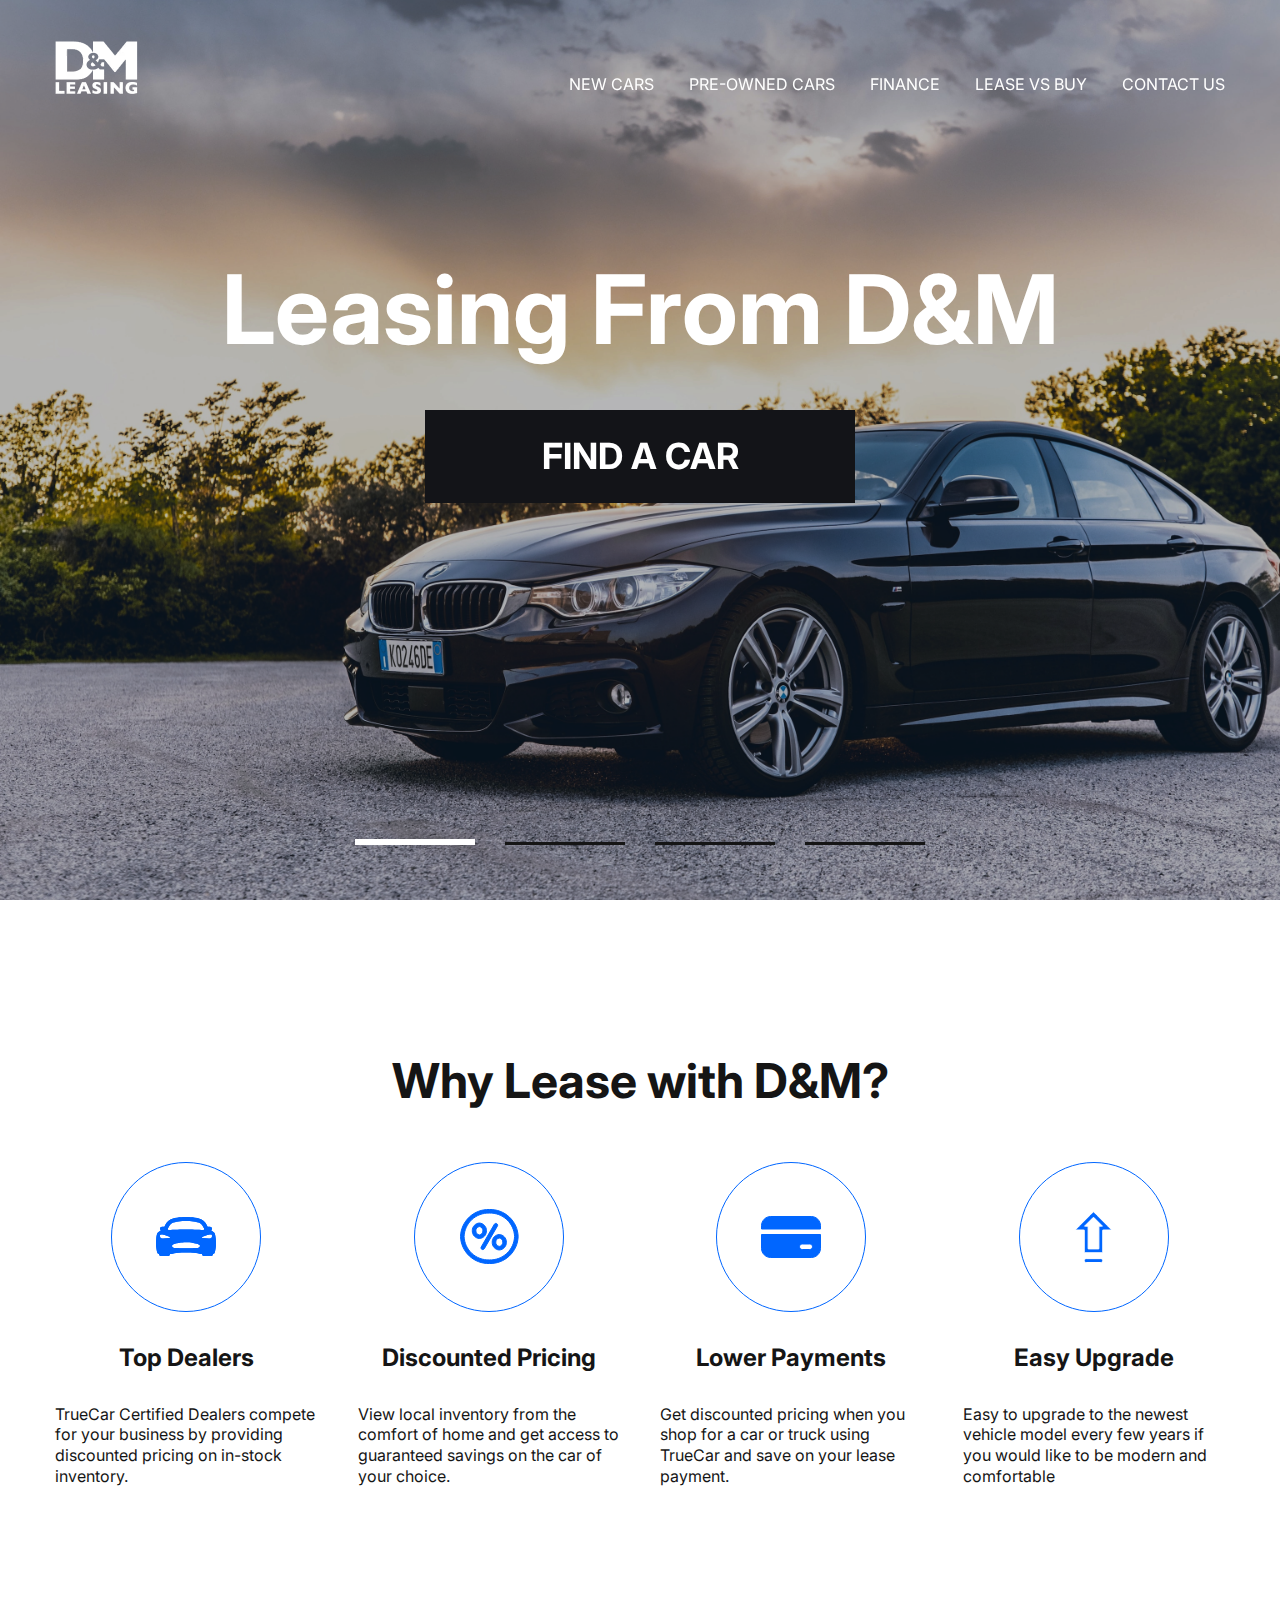
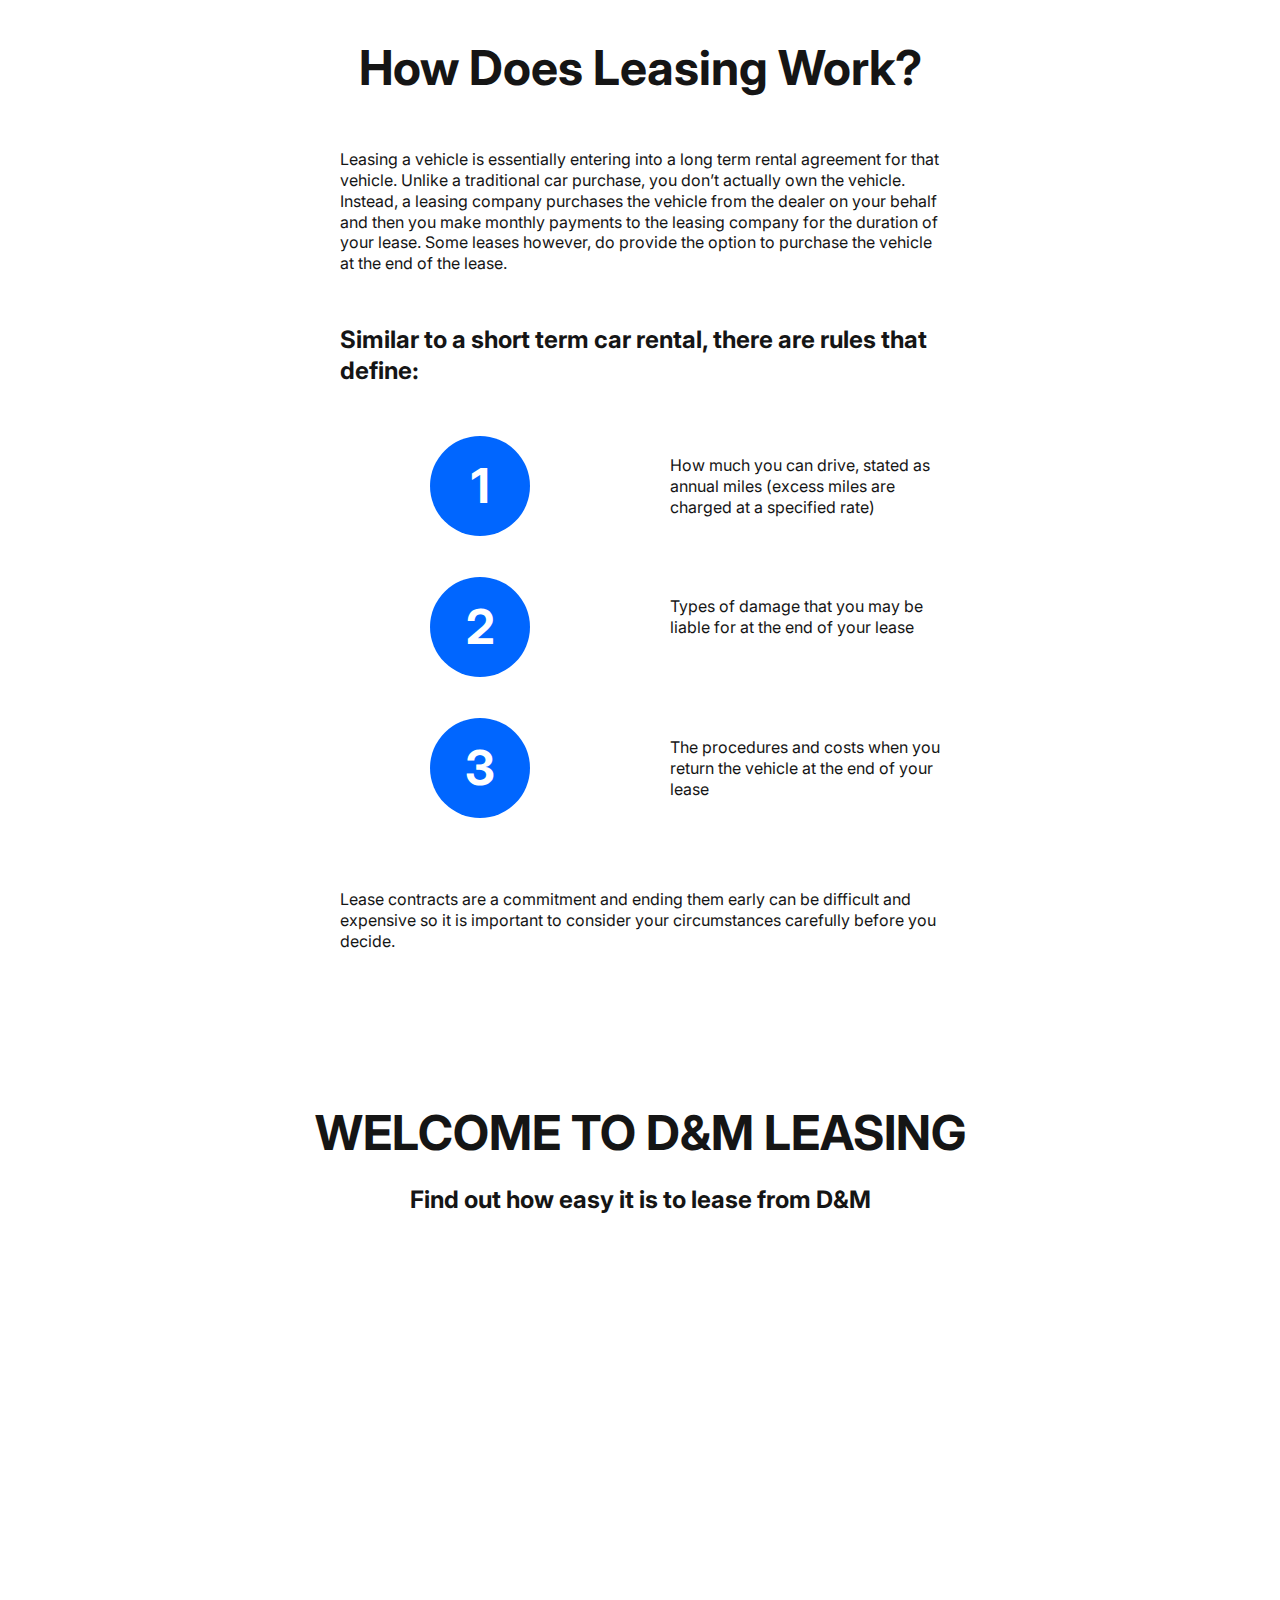
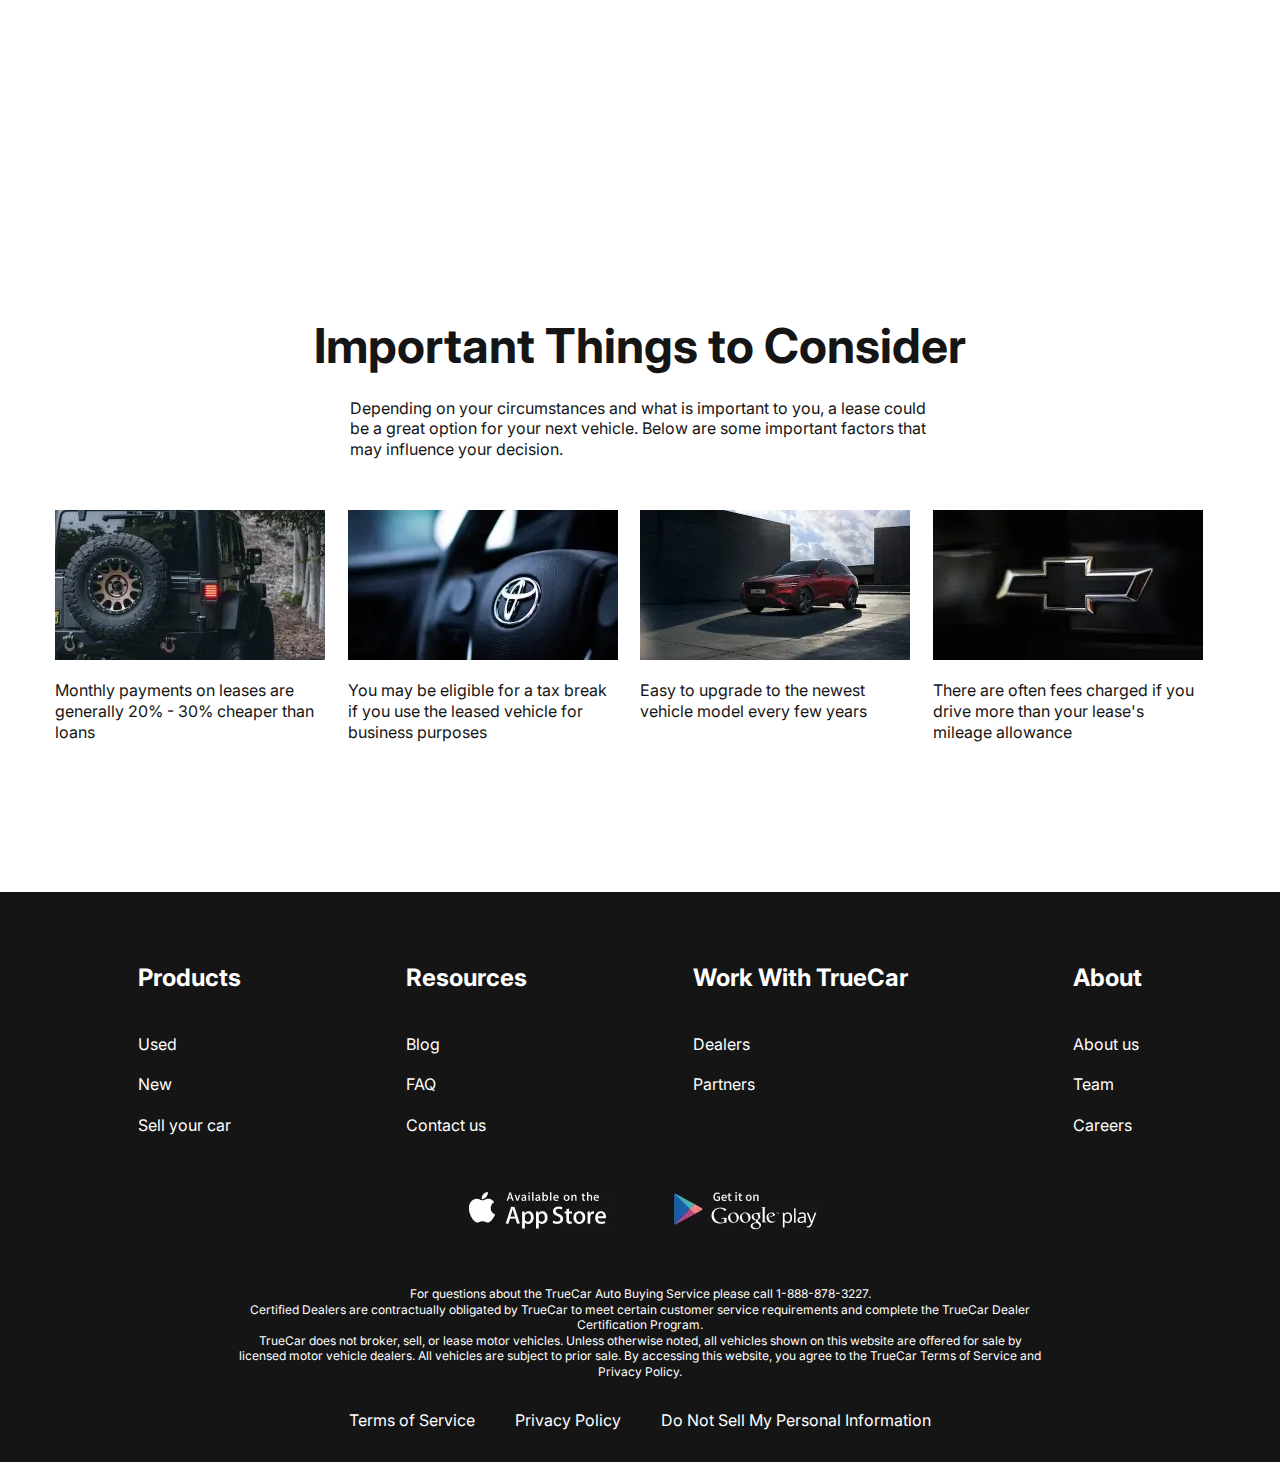
==== commit 69d150a6: "Добавил мобильную адаптацию" ====
--- a/index.html
+++ b/index.html
@@ -1 +1 @@
-<!DOCTYPE html><html lang="en"><head><meta charset="UTF-8"/><meta http-equiv="X-UA-Compatible" content="IE=edge"/><meta name="viewport" content="width=device-width, initial-scale=1.0"/><title>CARS</title><link rel="stylesheet" href="https://cdn.jsdelivr.net/npm/swiper@10/swiper-bundle.min.css"/><link rel="stylesheet" href="./css/common.css"/><link rel="stylesheet" href="./css/main.css"/></head><body><header class="header header-main"><div class="container"><div class="header__inner"><a class="logo" href="./index.html"><picture><source srcset="./img/icons/logo.webp" type="image/webp"><img src="./img/icons/logo.png" alt="Logotipe"></picture></a><nav class="menu"><ul class="menu__list"><li class="menu__list-item"><a href="./new-cars.html" class="menu__list-link">NEW CARS</a></li><li class="menu__list-item"><a href="#" class="menu__list-link">PRE-OWNED CARS</a></li><li class="menu__list-item"><a href="#" class="menu__list-link">FINANCE</a></li><li class="menu__list-item"><a href="#" class="menu__list-link">LEASE VS BUY</a></li><li class="menu__list-item"><a href="./contacts.html" class="menu__list-link">CONTACT US</a></li></ul></nav></div></div></header><main class="main"><section class="top"><div class="container"><h1 class="title">Leasing From D&M</h1> <a href="#" class="top__link">FIND A CAR</a></div></section><div class="slider"><div class="swiper"><div class="swiper-wrapper"><div class="swiper-slide img__bg" style="background-image: url('./img/icons/car.png') "></div><div class="swiper-slide img__bg" style="background-image: url('./img/icons/car4.jpg') "></div><div class="swiper-slide img__bg" style="background-image: url('./img/icons/car2.jpg') "></div><div class="swiper-slide img__bg" style="background-image: url('./img/icons/car3.jpg') "></div> ...</div><div class="swiper-pagination"></div></div></div><section class="why-lease"><div class="container"><h2 class="section-title"> Why Lease with D&M?</h2><ul class="why-lease__list"><li class="why-lease__item"><picture><source srcset="./img/icons/dealers.svg" type="image/webp"><img src="./img/icons/dealers.svg" alt="img" class="li why-lease__item-img"></picture><h3 class=" why-lease__item-title"> Top Dealers</h3><p class=" why-lease__item-text"> TrueCar Certified Dealers compete for your business by providing discounted pricing on in-stock inventory.</p></li><li class="why-lease__item"><picture><source srcset="./img/icons/discount.svg" type="image/webp"><img src="./img/icons/discount.svg" alt="img" class="li why-lease__item-img"></picture><h3 class=" why-lease__item-title"> Discounted Pricing</h3><p class=" why-lease__item-text"> View local inventory from the comfort of home and get access to guaranteed savings on the car of your choice.</p></li><li class="why-lease__item"><picture><source srcset="./img/icons/payment.svg" type="image/webp"><img src="./img/icons/payment.svg" alt="img" class="li why-lease__item-img"></picture><h3 class=" why-lease__item-title"> Lower Payments</h3><p class=" why-lease__item-text"> Get discounted pricing when you shop for a car or truck using TrueCar and save on your lease payment.</p></li><li class="why-lease__item"><picture><source srcset="./img/icons/update.svg" type="image/webp"><img src="./img/icons/update.svg" alt="imb" class="li why-lease__item-img"></picture><h3 class=" why-lease__item-title"> Easy Upgrade</h3><p class=" why-lease__item-text"> Easy to upgrade to the newest vehicle model every few years if you would like to be modern and comfortable</p></li></ul></div></section><section class="how-does"><div class="container"><div class="how-does__inner"><h2 class="section-title"> How Does Leasing Work?</h2><p class=" how-does-text"> Leasing a vehicle is essentially entering into a long term rental agreement for that vehicle. Unlike a traditional car purchase, you don’t actually own the vehicle. Instead, a leasing company purchases the vehicle from the dealer on your behalf and then you make monthly payments to the leasing company for the duration of your lease. Some leases however, do provide the option to purchase the vehicle at the end of the lease.</p><h4 class="how-does-title"> Similar to a short term car rental, there are rules that define:</h4><ol class="how-does-list"><li class="how-does-item"> How much you can drive, stated as annual miles (excess miles are charged at a specified rate)</li><li class="how-does-item"> Types of damage that you may be liable for at the end of your lease</li><li class="how-does-item"> The procedures and costs when you return the vehicle at the end of your lease</li></ol><p class=" how-does-text"> Lease contracts are a commitment and ending them early can be difficult and expensive so it is important to consider your circumstances carefully before you decide.</p></div></div></section><section class="video"><div class="container"><h2 class="section-title video__title"> WELCOME TO D&M LEASING</h2><p class="video__text"> Find out how easy it is to lease from D&M</p><iframe class="video__video" width="1000" height="500" src="https://www.youtube.com/embed/zwB3nrWU3gA" title="YouTube video player" frameborder="0" allow="accelerometer; autoplay; clipboard-write; encrypted-media; gyroscope; picture-in-picture; web-share" allowfullscreen></iframe></div></section><section class="important"><div class="container"><h2 class="section-title important__title"> Important Things to Consider</h2><p class="important__text"> Depending on your circumstances and what is important to you, a lease could be a great option for your next vehicle. Below are some important factors that may influence your decision.</p><ul class="important__list"><li class="important__item"><picture><source srcset="./img/icons/imp1.webp" type="image/webp"><img src="./img/icons/imp1.jpg" alt="" class="important__item-img"></picture><p class="important__item-text"> Monthly payments on leases are generally 20% - 30% cheaper than loans</p></li><li class="important__item"><picture><source srcset="./img/icons/imp2.webp" type="image/webp"><img src="./img/icons/imp2.jpg" alt="" class="important__item-img"></picture><p class="important__item-text"> You may be eligible for a tax break if you use the leased vehicle for business purposes</p></li><li class="important__item"><picture><source srcset="./img/icons/imp3.webp" type="image/webp"><img src="./img/icons/imp3.jpg" alt="" class="important__item-img"></picture><p class="important__item-text"> Easy to upgrade to the newest vehicle model every few years</p></li><li class="important__item"><picture><source srcset="./img/icons/imp4.webp" type="image/webp"><img src="./img/icons/imp4.jpg" alt="" class="important__item-img"></picture><p class="important__item-text"> There are often fees charged if you drive more than your lease's mileage allowance</p></li></ul></div></section></main><footer class="footer"><div class="container"><nav class="footer__menu"><ul class="footer__menu-list"><li class="footer__menu-item"><p class="footer__menu-title">Products</p></li><li class="footer__menu-item"> <a href="#" class="footer__menu-link">Used</a></li><li class="footer__menu-item"> <a href="#" class="footer__menu-link">New</a></li><li class="footer__menu-item"> <a href="#" class="footer__menu-link">Sell your car</a></li></ul><ul class="footer__menu-list"><li class="footer__menu-item"><p class="footer__menu-title">Resources</p></li><li class="footer__menu-item"> <a href="#" class="footer__menu-link">Blog</a></li><li class="footer__menu-item"> <a href="#" class="footer__menu-link">FAQ</a></li><li class="footer__menu-item"> <a href="#" class="footer__menu-link">Contact us</a></li></ul><ul class="footer__menu-list"><li class="footer__menu-item"><p class="footer__menu-title">Work With TrueCar</p></li><li class="footer__menu-item"> <a href="#" class="footer__menu-link">Dealers</a></li><li class="footer__menu-item"> <a href="#" class="footer__menu-link">Partners</a></li><li class="footer__menu-item"><a href="#" class="footer__menu-link"></a></li></ul><ul class="footer__menu-list"><li class="footer__menu-item"><p class="footer__menu-title">About</p></li><li class="footer__menu-item"> <a href="#" class="footer__menu-link">About us</a></li><li class="footer__menu-item"> <a href="#" class="footer__menu-link">Team</a></li><li class="footer__menu-item"> <a href="#" class="footer__menu-link">Careers</a></li></ul></nav><ul class="app"><li class="app__item"><a href="#" class="app__item-link"><picture><source srcset="./img/social/app-store.webp" type="image/webp"><img src="./img/social/app-store.png" alt=""></picture></a></li><li class="app__item"><a href="#" class="app__item-link"><picture><source srcset="./img/social/google-play.webp" type="image/webp"><img src="./img/social/google-play.png" alt=""></picture></a></li></ul><div class="footer__copy"><p class="footer__copy-text"> For questions about the TrueCar Auto Buying Service please call 1-888-878-3227.<br> Certified Dealers are contractually obligated by TrueCar to meet certain customer service requirements and complete the TrueCar Dealer Certification Program.</p><p class="footer__copy-text"> TrueCar does not broker, sell, or lease motor vehicles. Unless otherwise noted, all vehicles shown on this website are offered for sale by licensed motor vehicle dealers. All vehicles are subject to prior sale. By accessing this website, you agree to the TrueCar Terms of Service and Privacy Policy.</p></div><nav class="copy__nav"><ul class="copy__nav-list"><li class="copy__nav-item"><a href="#" class="copy__nav-link">Terms of Service</a></li><li class="copy__nav-item"><a href="#" class="copy__nav-link">Privacy Policy</a></li><li class="copy__nav-item"><a href="#" class="copy__nav-link">Do Not Sell My Personal Information</a></li></ul></nav></div></footer><script src="https://cdn.jsdelivr.net/npm/swiper@10/swiper-bundle.min.js"></script><script src="./js/index.bundle.js"></script></body></html>+<!DOCTYPE html><html lang="en"><head><meta charset="UTF-8"/><meta http-equiv="X-UA-Compatible" content="IE=edge"/><meta name="viewport" content="width=device-width, initial-scale=1.0"/><title>CARS</title><link rel="stylesheet" href="https://cdn.jsdelivr.net/npm/swiper@10/swiper-bundle.min.css"/><link rel="stylesheet" href="./css/common.css"/><link rel="stylesheet" href="./css/main.css"/></head><body><header class="header header-main"><div class="container"><div class="header__inner"><a class="logo" href="./index.html"><picture><source srcset="./img/icons/logo.webp" type="image/webp"><img src="./img/icons/logo.png" alt="Logotipe"></picture></a><nav class="menu"> <button class="menu__btn"><span></span><span></span><span></span></button><ul class="menu__list"><li class="menu__list-item"><a href="./new-cars.html" class="menu__list-link">NEW CARS</a></li><li class="menu__list-item"><a href="#" class="menu__list-link">PRE-OWNED CARS</a></li><li class="menu__list-item"><a href="#" class="menu__list-link">FINANCE</a></li><li class="menu__list-item"><a href="#" class="menu__list-link">LEASE VS BUY</a></li><li class="menu__list-item"><a href="./contacts.html" class="menu__list-link">CONTACT US</a></li></ul></nav></div></div></header><main class="main"><section class="top"><div class="container"><h1 class="title">Leasing From D&M</h1> <a href="#" class="top__link">FIND A CAR</a></div></section><div class="slider"><div class="swiper"><div class="swiper-wrapper"><div class="swiper-slide img__bg" style="background-image: url('./img/icons/car.png') "></div><div class="swiper-slide img__bg" style="background-image: url('./img/icons/car4.jpg') "></div><div class="swiper-slide img__bg" style="background-image: url('./img/icons/car2.jpg') "></div><div class="swiper-slide img__bg" style="background-image: url('./img/icons/car3.jpg') "></div> ...</div><div class="swiper-pagination"></div></div></div><section class="why-lease"><div class="container"><h2 class="section-title"> Why Lease with D&M?</h2><ul class="why-lease__list"><li class="why-lease__item"><picture><source srcset="./img/icons/dealers.svg" type="image/webp"><img src="./img/icons/dealers.svg" alt="img" class="why-lease__item-img"></picture><h3 class=" why-lease__item-title"> Top Dealers</h3><p class=" why-lease__item-text"> TrueCar Certified Dealers compete for your business by providing discounted pricing on in-stock inventory.</p></li><li class="why-lease__item"><picture><source srcset="./img/icons/discount.svg" type="image/webp"><img src="./img/icons/discount.svg" alt="img" class="why-lease__item-img"></picture><h3 class=" why-lease__item-title"> Discounted Pricing</h3><p class=" why-lease__item-text"> View local inventory from the comfort of home and get access to guaranteed savings on the car of your choice.</p></li><li class="why-lease__item"><picture><source srcset="./img/icons/payment.svg" type="image/webp"><img src="./img/icons/payment.svg" alt="img" class="why-lease__item-img"></picture><h3 class=" why-lease__item-title"> Lower Payments</h3><p class=" why-lease__item-text"> Get discounted pricing when you shop for a car or truck using TrueCar and save on your lease payment.</p></li><li class="why-lease__item"><picture><source srcset="./img/icons/update.svg" type="image/webp"><img src="./img/icons/update.svg" alt="imb" class="why-lease__item-img"></picture><h3 class=" why-lease__item-title"> Easy Upgrade</h3><p class=" why-lease__item-text"> Easy to upgrade to the newest vehicle model every few years if you would like to be modern and comfortable</p></li></ul></div></section><section class="how-does"><div class="container"><div class="how-does__inner"><h2 class="section-title"> How Does Leasing Work?</h2><p class=" how-does-text"> Leasing a vehicle is essentially entering into a long term rental agreement for that vehicle. Unlike a traditional car purchase, you don’t actually own the vehicle. Instead, a leasing company purchases the vehicle from the dealer on your behalf and then you make monthly payments to the leasing company for the duration of your lease. Some leases however, do provide the option to purchase the vehicle at the end of the lease.</p><h4 class="how-does-title"> Similar to a short term car rental, there are rules that define:</h4><ol class="how-does-list"><li class="how-does-item"> How much you can drive, stated as annual miles (excess miles are charged at a specified rate)</li><li class="how-does-item"> Types of damage that you may be liable for at the end of your lease</li><li class="how-does-item"> The procedures and costs when you return the vehicle at the end of your lease</li></ol><p class=" how-does-text"> Lease contracts are a commitment and ending them early can be difficult and expensive so it is important to consider your circumstances carefully before you decide.</p></div></div></section><section class="video"><div class="container"><h2 class="section-title video__title"> WELCOME TO D&M LEASING</h2><p class="video__text"> Find out how easy it is to lease from D&M</p><iframe class="video__content" width="1000" height="500" src="https://www.youtube.com/embed/zwB3nrWU3gA" title="YouTube video player" frameborder="0" allow="accelerometer; autoplay; clipboard-write; encrypted-media; gyroscope; picture-in-picture; web-share" allowfullscreen></iframe></div></section><section class="important"><div class="container"><h2 class="section-title important__title"> Important Things to Consider</h2><p class="important__text"> Depending on your circumstances and what is important to you, a lease could be a great option for your next vehicle. Below are some important factors that may influence your decision.</p><ul class="important__list"><li class="important__item"><picture><source srcset="./img/icons/imp1.webp" type="image/webp"><img src="./img/icons/imp1.jpg" alt="" class="important__item-img"></picture><p class="important__item-text"> Monthly payments on leases are generally 20% - 30% cheaper than loans</p></li><li class="important__item"><picture><source srcset="./img/icons/imp2.webp" type="image/webp"><img src="./img/icons/imp2.jpg" alt="" class="important__item-img"></picture><p class="important__item-text"> You may be eligible for a tax break if you use the leased vehicle for business purposes</p></li><li class="important__item"><picture><source srcset="./img/icons/imp3.webp" type="image/webp"><img src="./img/icons/imp3.jpg" alt="" class="important__item-img"></picture><p class="important__item-text"> Easy to upgrade to the newest vehicle model every few years</p></li><li class="important__item"><picture><source srcset="./img/icons/imp4.webp" type="image/webp"><img src="./img/icons/imp4.jpg" alt="" class="important__item-img"></picture><p class="important__item-text"> There are often fees charged if you drive more than your lease's mileage allowance</p></li></ul></div></section></main><footer class="footer"><div class="container"><nav class="footer__menu"><ul class="footer__menu-list"><li class="footer__menu-item"><p class="footer__menu-title">Products</p></li><li class="footer__menu-item"> <a href="#" class="footer__menu-link">Used</a></li><li class="footer__menu-item"> <a href="#" class="footer__menu-link">New</a></li><li class="footer__menu-item"> <a href="#" class="footer__menu-link">Sell your car</a></li></ul><ul class="footer__menu-list"><li class="footer__menu-item"><p class="footer__menu-title">Resources</p></li><li class="footer__menu-item"> <a href="#" class="footer__menu-link">Blog</a></li><li class="footer__menu-item"> <a href="#" class="footer__menu-link">FAQ</a></li><li class="footer__menu-item"> <a href="#" class="footer__menu-link">Contact us</a></li></ul><ul class="footer__menu-list"><li class="footer__menu-item"><p class="footer__menu-title">Work With TrueCar</p></li><li class="footer__menu-item"> <a href="#" class="footer__menu-link">Dealers</a></li><li class="footer__menu-item"> <a href="#" class="footer__menu-link">Partners</a></li><li class="footer__menu-item"><a href="#" class="footer__menu-link"></a></li></ul><ul class="footer__menu-list"><li class="footer__menu-item"><p class="footer__menu-title">About</p></li><li class="footer__menu-item"> <a href="#" class="footer__menu-link">About us</a></li><li class="footer__menu-item"> <a href="#" class="footer__menu-link">Team</a></li><li class="footer__menu-item"> <a href="#" class="footer__menu-link">Careers</a></li></ul></nav><ul class="app"><li class="app__item"><a href="#" class="app__item-link"><picture><source srcset="./img/social/app-store.webp" type="image/webp"><img src="./img/social/app-store.png" alt=""></picture></a></li><li class="app__item"><a href="#" class="app__item-link"><picture><source srcset="./img/social/google-play.webp" type="image/webp"><img src="./img/social/google-play.png" alt=""></picture></a></li></ul><div class="footer__copy"><p class="footer__copy-text"> For questions about the TrueCar Auto Buying Service please call 1-888-878-3227.<br> Certified Dealers are contractually obligated by TrueCar to meet certain customer service requirements and complete the TrueCar Dealer Certification Program.</p><p class="footer__copy-text"> TrueCar does not broker, sell, or lease motor vehicles. Unless otherwise noted, all vehicles shown on this website are offered for sale by licensed motor vehicle dealers. All vehicles are subject to prior sale. By accessing this website, you agree to the TrueCar Terms of Service and Privacy Policy.</p></div><nav class="copy__nav"><ul class="copy__nav-list"><li class="copy__nav-item"><a href="#" class="copy__nav-link">Terms of Service</a></li><li class="copy__nav-item"><a href="#" class="copy__nav-link">Privacy Policy</a></li><li class="copy__nav-item"><a href="#" class="copy__nav-link">Do Not Sell My Personal Information</a></li></ul></nav></div></footer><script src="https://cdn.jsdelivr.net/npm/swiper@10/swiper-bundle.min.js"></script><script src="./js/index.bundle.js"></script></body></html>--- a/css/common.css
+++ b/css/common.css
@@ -1,2 +1,2 @@
-@import url(https://fonts.googleapis.com/css?family=Inter:regular,700);*{padding:0;margin:0;border:0}*,::after,::before{box-sizing:border-box}a,a:hover,a:link,a:visited{text-decoration:none}aside,footer,header,legend,main,nav,section{display:block}h1,h2,h3,h4,h5,h6,p{font-size:inherit;font-weight:inherit}ul,ul li{list-style:none}img{vertical-align:top}img,svg{max-width:100%;height:auto}address{font-style:normal}input,select,textarea{background-color:transparent}button,input,select,textarea{font-family:inherit;font-size:inherit;color:inherit}input::-ms-clear{display:none}button,input[type=submit]{display:inline-block;box-shadow:none;background-color:transparent;background:0 0;cursor:pointer}button:active,button:focus,input:active,input:focus{outline:0}button::-moz-focus-inner{padding:0;border:0}label{cursor:pointer}html{scroll-behavior:smooth}body{color:#151515;font-family:"Inter",sans-serif;font-size:16px;line-height:1.3}.hide{display:none!important}.show{display:block}.visually-hidden{position:absolute;width:1px;height:1px;margin:-1px;border:0;padding:0;white-space:nowrap;clip-path:inset(100%);clip:rect(0 0 0 0);overflow:hidden}.no-scroll{overflow-y:hidden}.img__bg{background-repeat:no-repeat;background-size:cover;background-position:center center;height:100vh}.container{padding:0 15px;max-width:1200px;margin:0 auto}.container-right{padding-left:calc(100% - 1200px)/215px}@media (max-width:1199px){.container-right{padding-left:15px}}.container-left{padding-right:calc(100% - 1200px)/215px}@media (max-width:1199px){.container-left{padding-right:15px}}body,html{min-height:100vh;display:flex;flex-direction:column}.footer{margin-top:auto}.header{background-color:#151515}.header__inner{display:flex;justify-content:space-between;align-items:flex-end;padding:40px 0 45px}.header-main{background-color:transparent;position:absolute;z-index:10;left:0;right:0}.header .menu__list{display:flex;gap:35px}.header .menu__list-link{color:#fff}.header .menu__list-link-active{color:#06f}.section-title{text-align:center;color:#151515;font-size:48px;margin-bottom:50px;font-weight:700}.showmore__link{text-transform:uppercase;background-color:#151515;display:block;padding:13px 61px;width:225px;margin:0 auto;text-align:center;color:#fff}.blog{padding-bottom:150px}.blog__items{display:flex;gap:40px;margin-bottom:70px}.blog__item{display:flex;justify-content:space-between;flex-wrap:wrap}.blog__item-img{margin-bottom:30px;display:inline-block}.blog__item-title{font-size:24px;font-weight:700;color:#151515;flex-basis:446px}.blog__item-link{background-color:#06f;padding:4px 10px;color:#fff}.footer{padding:50px 0 32px;background-color:#151515}.footer__menu{display:flex;justify-content:space-around}.footer__menu-list{max-width:250px}.footer__menu-item+.footer__menu-item{padding-top:20px}.footer__menu-title{font-size:24px;font-weight:700;padding-bottom:20px;color:#fff}.footer__menu-link{font-size:16px;color:#fff}.footer .app{display:flex;justify-content:center;gap:39px;margin:48px 0 52px}.footer__copy{max-width:806px;margin:0 auto 30px;text-align:center}.footer__copy-text{font-size:12px;color:#fff}.footer .copy__nav-list{display:flex;justify-content:center;gap:40px}.footer .copy__nav-link{color:#fff}
-/*# sourceMappingURL=[data-uri] */
+@import url(https://fonts.googleapis.com/css?family=Inter:regular,700);*{padding:0;margin:0;border:0}*,::after,::before{box-sizing:border-box}a,a:hover,a:link,a:visited{text-decoration:none}aside,footer,header,legend,main,nav,section{display:block}h1,h2,h3,h4,h5,h6,p{font-size:inherit;font-weight:inherit}ul,ul li{list-style:none}img{vertical-align:top}img,svg{max-width:100%;height:auto}address{font-style:normal}input,select,textarea{background-color:transparent}button,input,select,textarea{font-family:inherit;font-size:inherit;color:inherit}input::-ms-clear{display:none}button,input[type=submit]{display:inline-block;box-shadow:none;background-color:transparent;background:0 0;cursor:pointer}button:active,button:focus,input:active,input:focus{outline:0}button::-moz-focus-inner{padding:0;border:0}label{cursor:pointer}html{scroll-behavior:smooth}body{color:#151515;font-family:"Inter",sans-serif;font-size:16px;line-height:1.3}.hide{display:none!important}.show{display:block}.visually-hidden{position:absolute;width:1px;height:1px;margin:-1px;border:0;padding:0;white-space:nowrap;clip-path:inset(100%);clip:rect(0 0 0 0);overflow:hidden}.no-scroll{overflow-y:hidden}.img__bg{background-repeat:no-repeat;background-size:cover;background-position:center center;height:100vh}.container{padding:0 15px;max-width:1200px;margin:0 auto}.container-right{padding-left:calc(100% - 1200px)/215px}@media (max-width:1199px){.container-right{padding-left:15px}}.container-left{padding-right:calc(100% - 1200px)/215px}@media (max-width:1199px){.container-left{padding-right:15px}}body,html{min-height:100vh;display:flex;flex-direction:column}.footer{margin-top:auto}.header{background-color:#151515}.header__inner{display:flex;justify-content:space-between;align-items:flex-end;padding:40px 0 45px}.header-main{background-color:transparent;position:absolute;z-index:10;left:0;right:0}.header .menu__list{display:flex;gap:35px}.header .menu__list-link{color:#fff}.header .menu__list-link-active{color:#06f}.header .menu__btn{width:30px;height:20px;display:flex;flex-direction:column;justify-content:space-between;display:none}.header .menu__btn span{height:2px;background-color:#fff;width:100%}.section-title{text-align:center;color:#151515;font-size:48px;margin-bottom:50px;font-weight:700}@media (max-width:479.98px){.section-title{margin-bottom:35px;font-size:30px}}.showmore__link{text-transform:uppercase;background-color:#151515;display:block;padding:13px 61px;width:225px;margin:0 auto;text-align:center;color:#fff}.blog{padding-bottom:150px}.blog__items{display:flex;gap:40px;margin-bottom:70px}.blog__item{display:flex;justify-content:space-between;flex-wrap:wrap}.blog__item-img{margin-bottom:30px;display:inline-block}.blog__item-title{font-size:24px;font-weight:700;color:#151515;flex-basis:446px}.blog__item-link{background-color:#06f;padding:4px 10px;color:#fff}.footer{padding:50px 0 32px;background-color:#151515}.footer__menu{display:flex;justify-content:space-around}.footer__menu-list{max-width:250px}.footer__menu-item{padding-top:20px}.footer__menu-title{font-size:24px;font-weight:700;padding-bottom:20px;color:#fff}.footer__menu-link{font-size:16px;color:#fff}.footer .app{display:flex;justify-content:center;gap:39px;margin:48px 0 52px}.footer__copy{max-width:806px;margin:0 auto 30px;text-align:center}.footer__copy-text{font-size:12px;color:#fff}.footer .copy__nav-list{display:flex;justify-content:center;gap:40px}.footer .copy__nav-link{color:#fff}@media (max-width:859.98px){.logo,.menu__btn{position:relative;z-index:10}.menu__btn{display:flex!important}.menu__list{position:absolute;z-index:5;background-color:#151515;flex-direction:column;align-items:center;top:0;right:0;bottom:0;left:0;padding-top:200px;height:100vh;transform:translateY(-100%)}.menu__list-active{transform:translateY(0);transition:transform .3s ease}}@media (max-width:767.98px){.footer__menu{display:grid;grid-template-columns:repeat(2,1fr);gap:50px}}@media (max-width:539.98px){.footer{padding:16px 0 32px}.footer__menu{display:grid;grid-template-columns:repeat(2,1fr);gap:50px}.footer__menu-item{padding-top:10px}.footer__menu-title{padding-bottom:10px}}
+/*# sourceMappingURL=[data-uri] */
--- a/css/main.css
+++ b/css/main.css
@@ -1,2 +1,2 @@
-.logo{font-size:32px}.main{flex-grow:1;color:#151515}.top{text-align:center;padding:247px 0 38px;position:absolute;z-index:5;left:0;right:0}.title,.top__link{font-weight:700;color:#fff}.top__link{font-size:36px;background-color:#131418;padding:23px;max-width:430px;display:inline-block;text-transform:uppercase;width:100%}.title{padding-bottom:38px;font-size:96px}.swiper-pagination{bottom:50px!important}.swiper-pagination-bullet{width:120px;height:3px;background-color:#151515;border-radius:0;opacity:1;margin:0 15px!important}.swiper-pagination-bullet-active{height:6px;background-color:#fff}.why-lease{padding:150px 0}.why-lease__list{display:flex;justify-content:space-between}.why-lease__item{color:#151515;text-align:center;max-width:270px}.why-lease__item-title{padding:30px 0;font-size:24px;font-weight:700}.why-lease__item-text{text-align:left}.how-does{padding-bottom:150px}.how-does__inner{max-width:600px;margin:0 auto}.how-does-title{font-size:24px;font-weight:700;margin:50px 0}.how-does-list{padding-bottom:70px;counter-reset:myCounter}.how-does-item{list-style-type:none;width:270px;position:relative;margin-left:auto;box-sizing:content-box;padding:19px 0 19px 240px;min-height:63px}.how-does-item::before{position:absolute;counter-increment:myCounter;content:counter(myCounter);display:flex;justify-content:center;align-items:center;font-size:48px;font-style:normal;font-weight:700;background-color:#06f;color:#fff;width:100px;height:100px;border-radius:50%;left:0;top:0}.how-does-item+.how-does-item{margin-top:40px}.video{padding-bottom:150px}.video__text{text-align:center;font-size:24px;font-weight:700;margin-bottom:50px}.video__title{margin-bottom:20px}.video__video{margin:0 auto;display:block}.important{padding-bottom:150px}.important__title{margin-bottom:20px}.important__text{display:block;margin:0 auto;max-width:580px;padding-bottom:50px}.important__list{display:flex;justify-content:space-between}.important__item{max-width:270px}.important__item-text{margin-top:20px}.mobile-nav{position:fixed;top:-100%;width:100%;height:100%;z-index:99;display:flex;flex-direction:column;align-items:center;justify-content:center;padding-top:40px;padding-bottom:40px;background:#829ca8;transition:all .2s ease-in}.mobile-nav--open{top:0}.mobile-nav a{color:#fff}.mobile-nav__list{display:flex;flex-direction:column;align-items:center;row-gap:20px;font-size:28px}.mobile-nav__list .active{opacity:.5}.mobile-nav-btn{--time:0.1s;--width:40px;--height:30px;--line-height:4px;--spacing:6px;--color:#000;--radius:4px;height:calc(var(--line-height)*3 + var(--spacing)*2);width:var(--width);display:flex;justify-content:center;align-items:center}.nav-icon,.nav-icon::after,.nav-icon::before{position:relative;width:var(--width);height:var(--line-height);background-color:var(--color);border-radius:var(--radius)}.nav-icon::after,.nav-icon::before{content:"";display:block;position:absolute;left:0;transition:transform var(--time) ease-in,top var(--time) linear var(--time)}.nav-icon::before{top:calc(-1*(var(--line-height) + var(--spacing)))}.nav-icon::after{top:calc(var(--line-height) + var(--spacing))}.nav-icon.nav-icon--active{background-color:transparent}.nav-icon.nav-icon--active::after,.nav-icon.nav-icon--active::before{top:0;transition:top var(--time) linear,transform var(--time) ease-in var(--time)}.nav-icon.nav-icon--active::before{transform:rotate(45deg)}.nav-icon.nav-icon--active::after{transform:rotate(-45deg)}.mobile-nav-btn{z-index:999}@media (min-width:767.98px){.mobile-nav-btn{display:none}}
-/*# sourceMappingURL=[data-uri] */
+.main{flex-grow:1;color:#151515}.top{text-align:center;padding:247px 0 38px;position:absolute;z-index:5;left:0;right:0}.title,.top__link{font-weight:700;color:#fff}.top__link{font-size:36px;background-color:#131418;padding:23px;max-width:430px;display:inline-block;text-transform:uppercase;width:100%}.title{padding-bottom:38px;font-size:96px}.swiper-pagination{bottom:50px!important}.swiper-pagination-bullet{width:120px;height:3px;background-color:#151515;border-radius:0;opacity:1;margin:0 15px!important}.swiper-pagination-bullet-active{height:6px;background-color:#fff}.why-lease{padding:150px 0}.why-lease__list{display:grid;grid-template-columns:repeat(4,1fr);gap:40px;text-align:center}.why-lease__item{color:#151515;max-width:270px}.why-lease__item-title{padding:30px 0;font-size:24px;font-weight:700}.why-lease__item-text{text-align:left}.how-does{padding-bottom:150px}.how-does__inner{max-width:600px;margin:0 auto}.how-does-title{font-size:24px;font-weight:700;margin:50px 0}.how-does-list{padding-bottom:70px;counter-reset:myCounter}.how-does-item{list-style-type:none;width:270px;position:relative;margin-left:auto;box-sizing:content-box;padding:19px 0 19px 240px;min-height:63px}.how-does-item::before{position:absolute;counter-increment:myCounter;content:counter(myCounter);display:flex;justify-content:center;align-items:center;font-size:48px;font-style:normal;font-weight:700;background-color:#06f;color:#fff;width:100px;height:100px;border-radius:50%;left:0;top:0}.how-does-item+.how-does-item{margin-top:40px}.video{padding-bottom:150px}.video__text{text-align:center;font-size:24px;font-weight:700;margin-bottom:50px}.video__title{margin-bottom:20px}.video__content{margin:0 auto;display:block}.important{padding-bottom:150px}.important__title{margin-bottom:20px}.important__text{display:block;margin:0 auto;max-width:580px;padding-bottom:50px}.important__list{display:grid;grid-template-columns:repeat(4,1fr)}.important__item{max-width:270px}.important__item-text{margin-top:20px}@media (max-width:1199.98px){.video__content{width:100%}.important__list{gap:30px 20px}.important__item-img{width:100%}}@media (max-width:991.98px){.important__list{grid-template-columns:repeat(2,1fr)}.important__item{max-width:100%}.important__item-img{width:100%}}@media (max-width:859.98px){.why-lease__list{grid-template-columns:repeat(2,1fr);gap:20px}}@media (max-width:767.98px){.title{font-size:70px}.top__link{font-size:25px;max-width:285px;padding:16px}.swiper-pagination-bullet{width:60px}.swiper-pagination-bullet-active{height:4px}.video__content{height:400px}}@media (max-width:539.98px){.title{font-size:50px}.top__link{font-size:15px;max-width:180px;padding:10px}.why-lease{padding:60px 0}.why-lease__item-title{font-size:20px;padding:18px 0}.why-lease__item-img{height:100px}.how-does{padding-bottom:60px}.how-does-item{padding:6px 0 20px 70px}.how-does-item::before{height:50px;width:50px}.swiper-pagination-bullet{width:40px}.swiper-pagination-bullet-active{height:4px}.video{padding-bottom:60px}.video__content{height:300px}.video__text{font-size:18px;margin-bottom:20px}.important{padding-bottom:60px}}
+/*# sourceMappingURL=[data-uri] */
